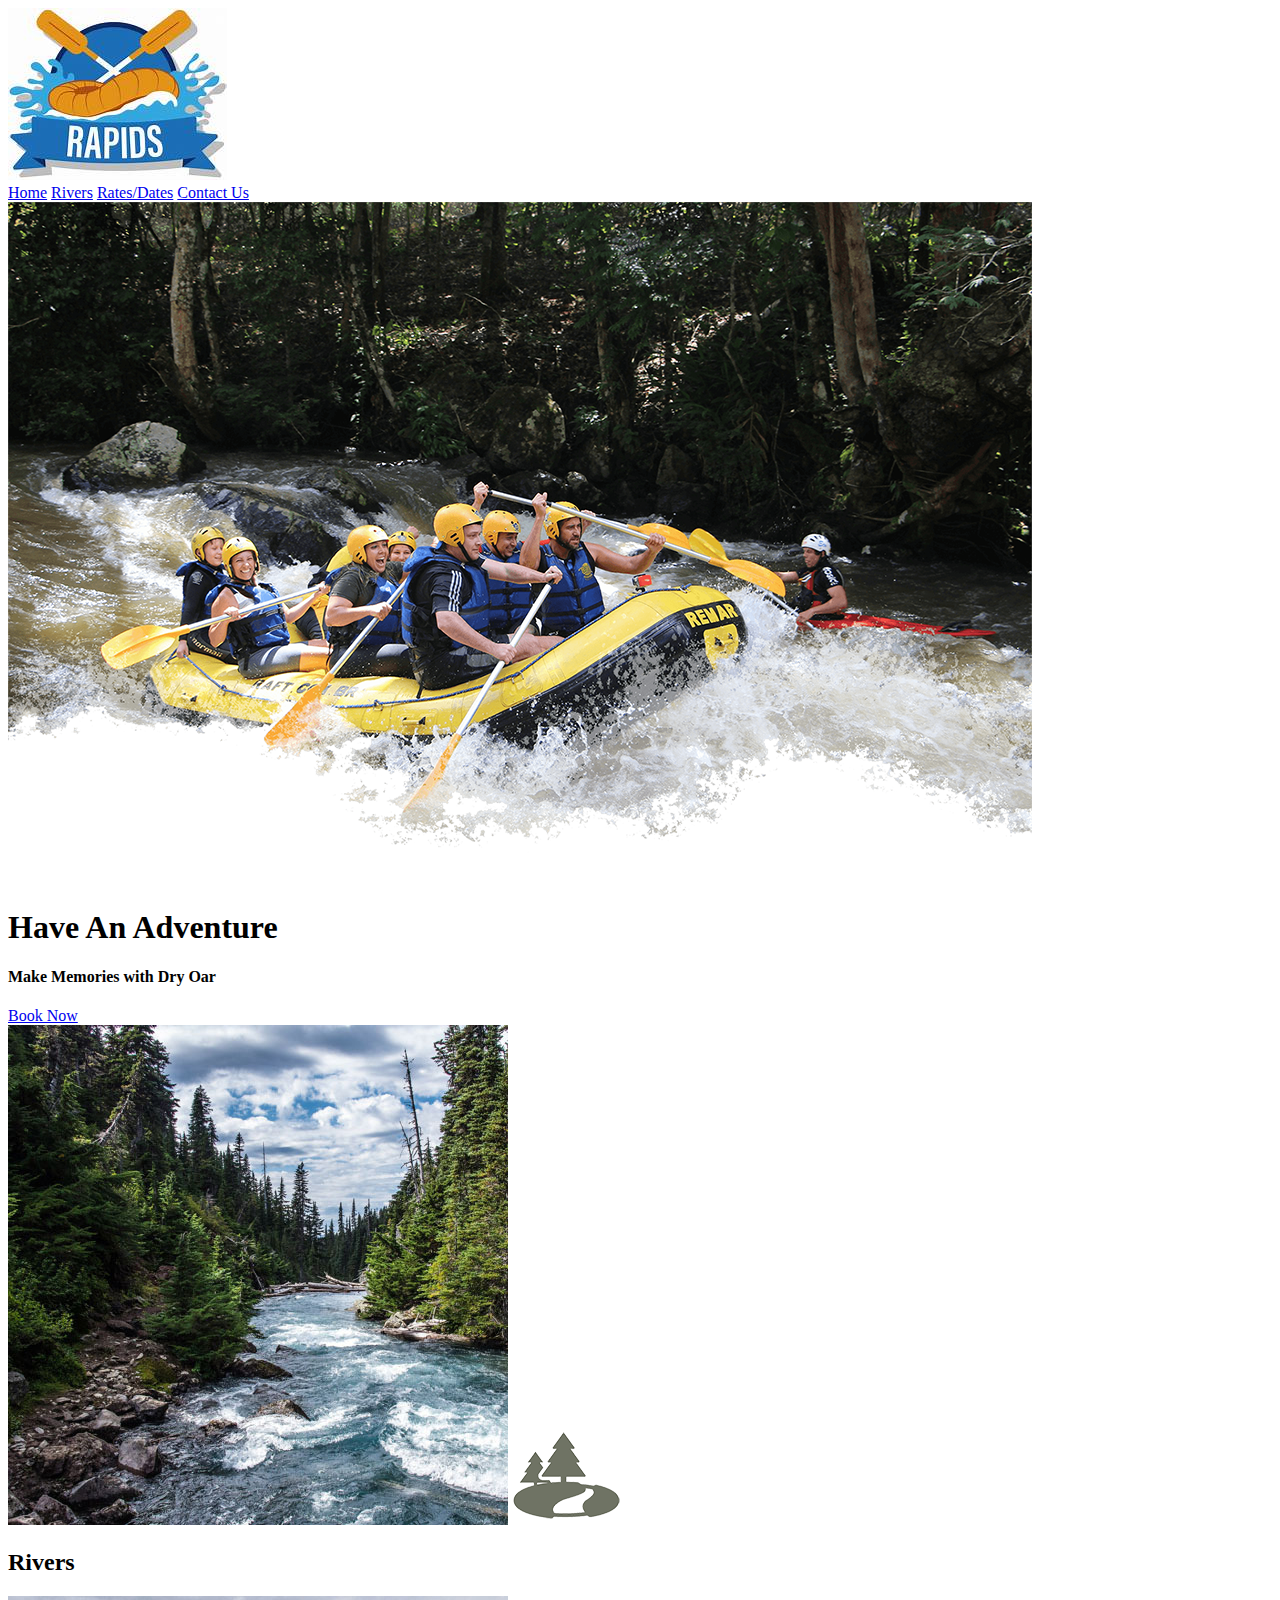
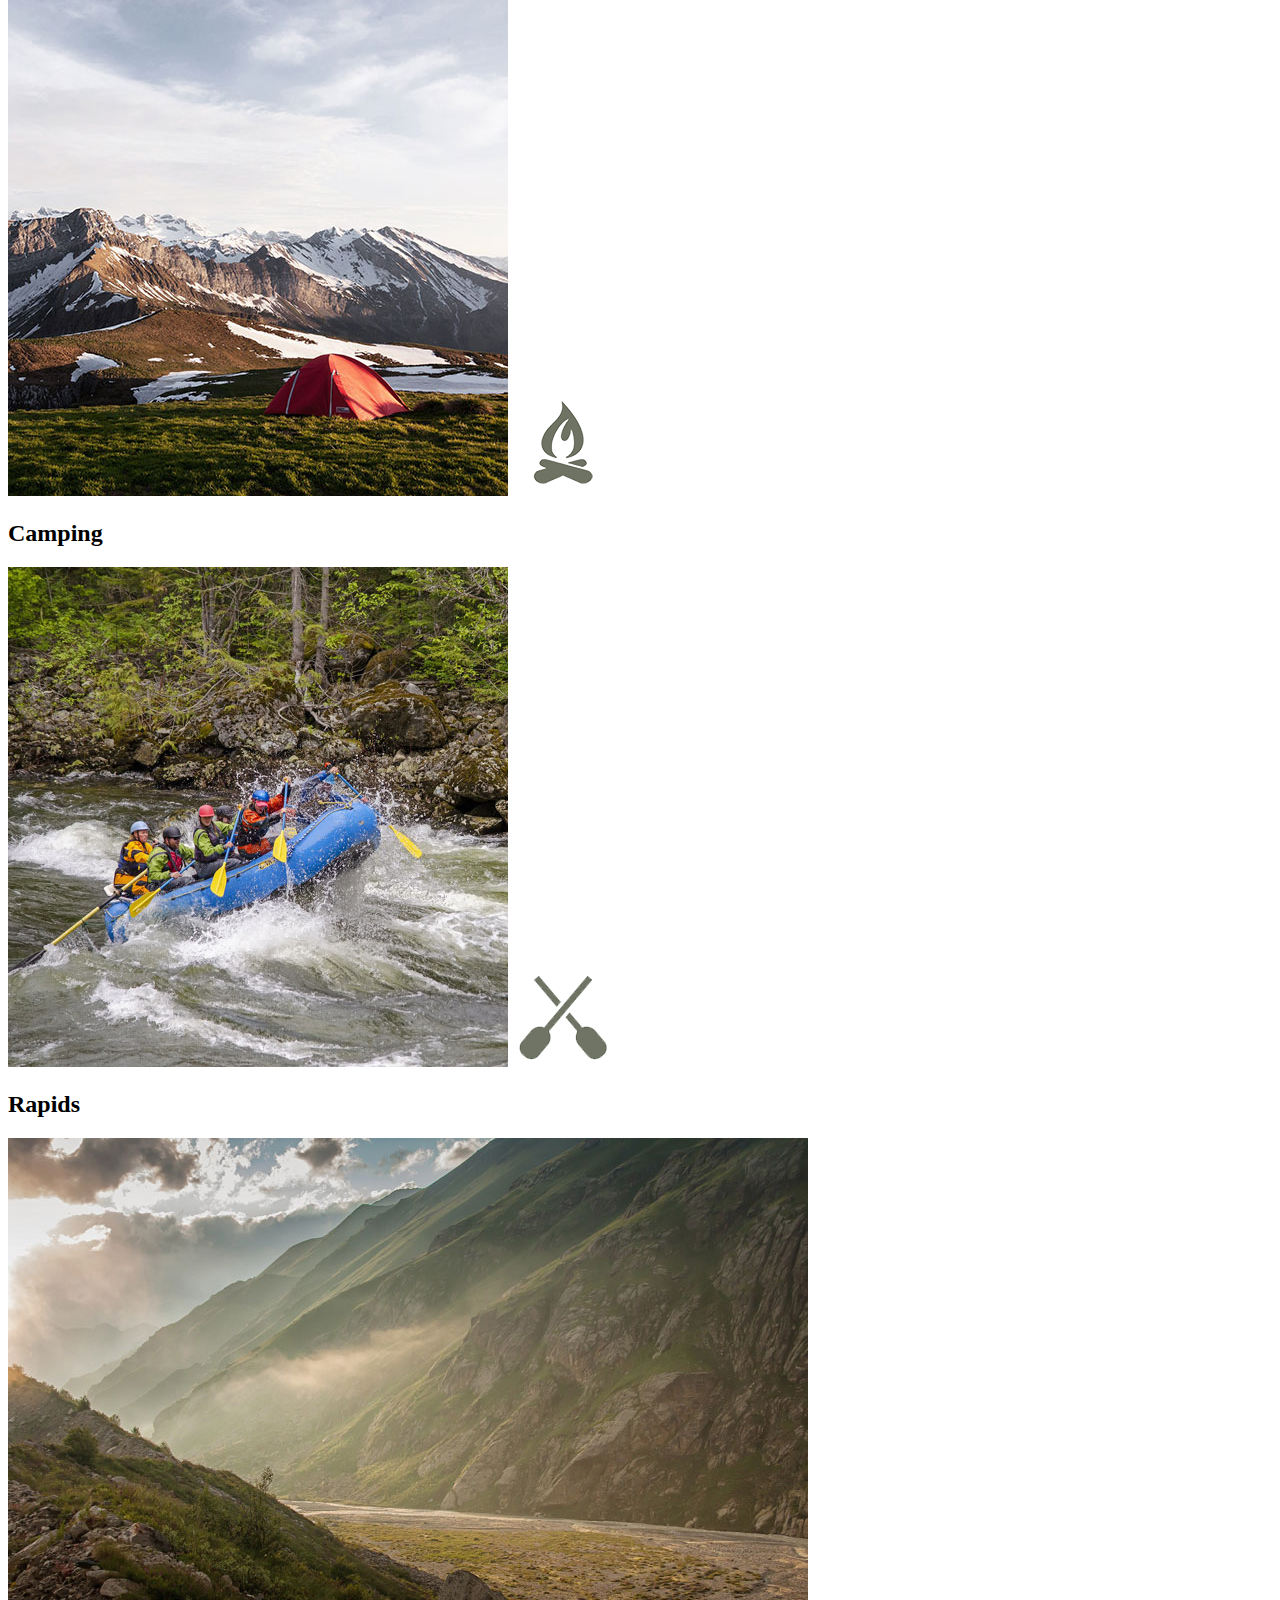
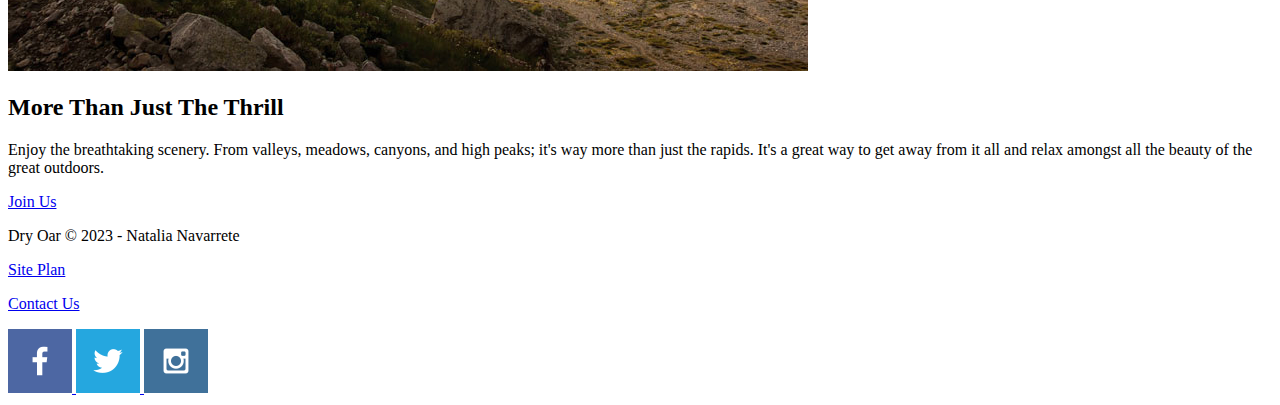
==== wwr/index.html @ ce14833e "validationtry" ====
<!DOCTYPE html>
<html lang="en">
<head>
    <meta charset="UTF-8">
    <meta http-equiv="X-UA-Compatible" content="IE=edge">
    <meta name="viewport" content="width=device-width, initial-scale=1.0">
    <title>Whitewater Rafting Vacations</title>
</head>
<body>
    <header>
        <a id="logo_link" href="index.html">
            <img class="logo" src="images/logo.jpeg" alt="Dry Oar Logo">
        </a>
        <nav>
            <a href="index.html">Home</a>
            <a href="#">Rivers</a>
            <a href="site-plan-rafting.html">Rates/Dates</a>
            <a href="contactus.html">Contact Us</a>
        </nav>
    </header>
    <div id="hero">
        <div id="hero-box">
            <img id="hero-img" src="images/hero.png" alt="People enjoying white water rafting">
        </div>
        <section id="hero-msg">
            <h1 class="home-title">Have An Adventure</h1>
            <h4>Make Memories with Dry Oar </h4>
            <div class="button-box">
                <a class="book" href="contactus.html">Book Now</a>
            </div>
        </section>
    </div>
    <main class="home-grid">
        <section class="rivers-card">
            <img class="card-img" src="images/rivers.jpg" alt="river in forest">
            <img class="icon" src="images/river_icon.png" alt="river icon">
            <h2>Rivers</h2>
        </section>
        <section class="camping-card">
            <img class="card-img" src="images/camping.jpg" alt="tent in mountains">
            <img class="icon" src="images/fire_icon.png" alt="fire icon">
            <h2>Camping</h2>
        </section>
        <section class="rapids-card">
            <img class="card-img" src="images/rapids.jpg" alt="rafting boat">
            <img class="icon" src="images/oars.png" alt="oars icon">
            <h2>Rapids</h2>
        </section>
        <img class="mountains" src="images/mountains.jpg" alt="Misty mountains">
        <section class="msg">
            <h2>More Than Just The Thrill</h2>
            <p>Enjoy the breathtaking scenery. From valleys, meadows, canyons, and high peaks; it's way more than just
                the rapids. It's a great way to get away from it all and relax amongst all the beauty of the great
                outdoors. </p>
            <a class="join" href="rivers.html">Join Us</a>
        </section>
    </main>
    <footer>
        <p>Dry Oar &copy; 2023 - Natalia Navarrete</p>
        <p><a href="site-plan-rafting.html">Site Plan</a></p>
        <p><a href="contactus.html">Contact Us</a></p>
        <div class="social">
            <a href="https://facebook.com">
                <img src="images/facebook.png" alt="fb icon">
            </a>
            <a href="https://twitter.com">
                <img src="images/twitter.png" alt="twitter icon">
            </a>
            <a href="https://instagram.com">
                <img src="images/instagram.png" alt="instagram icon">
            </a>
        </div>
    </footer>
</body>
</html>
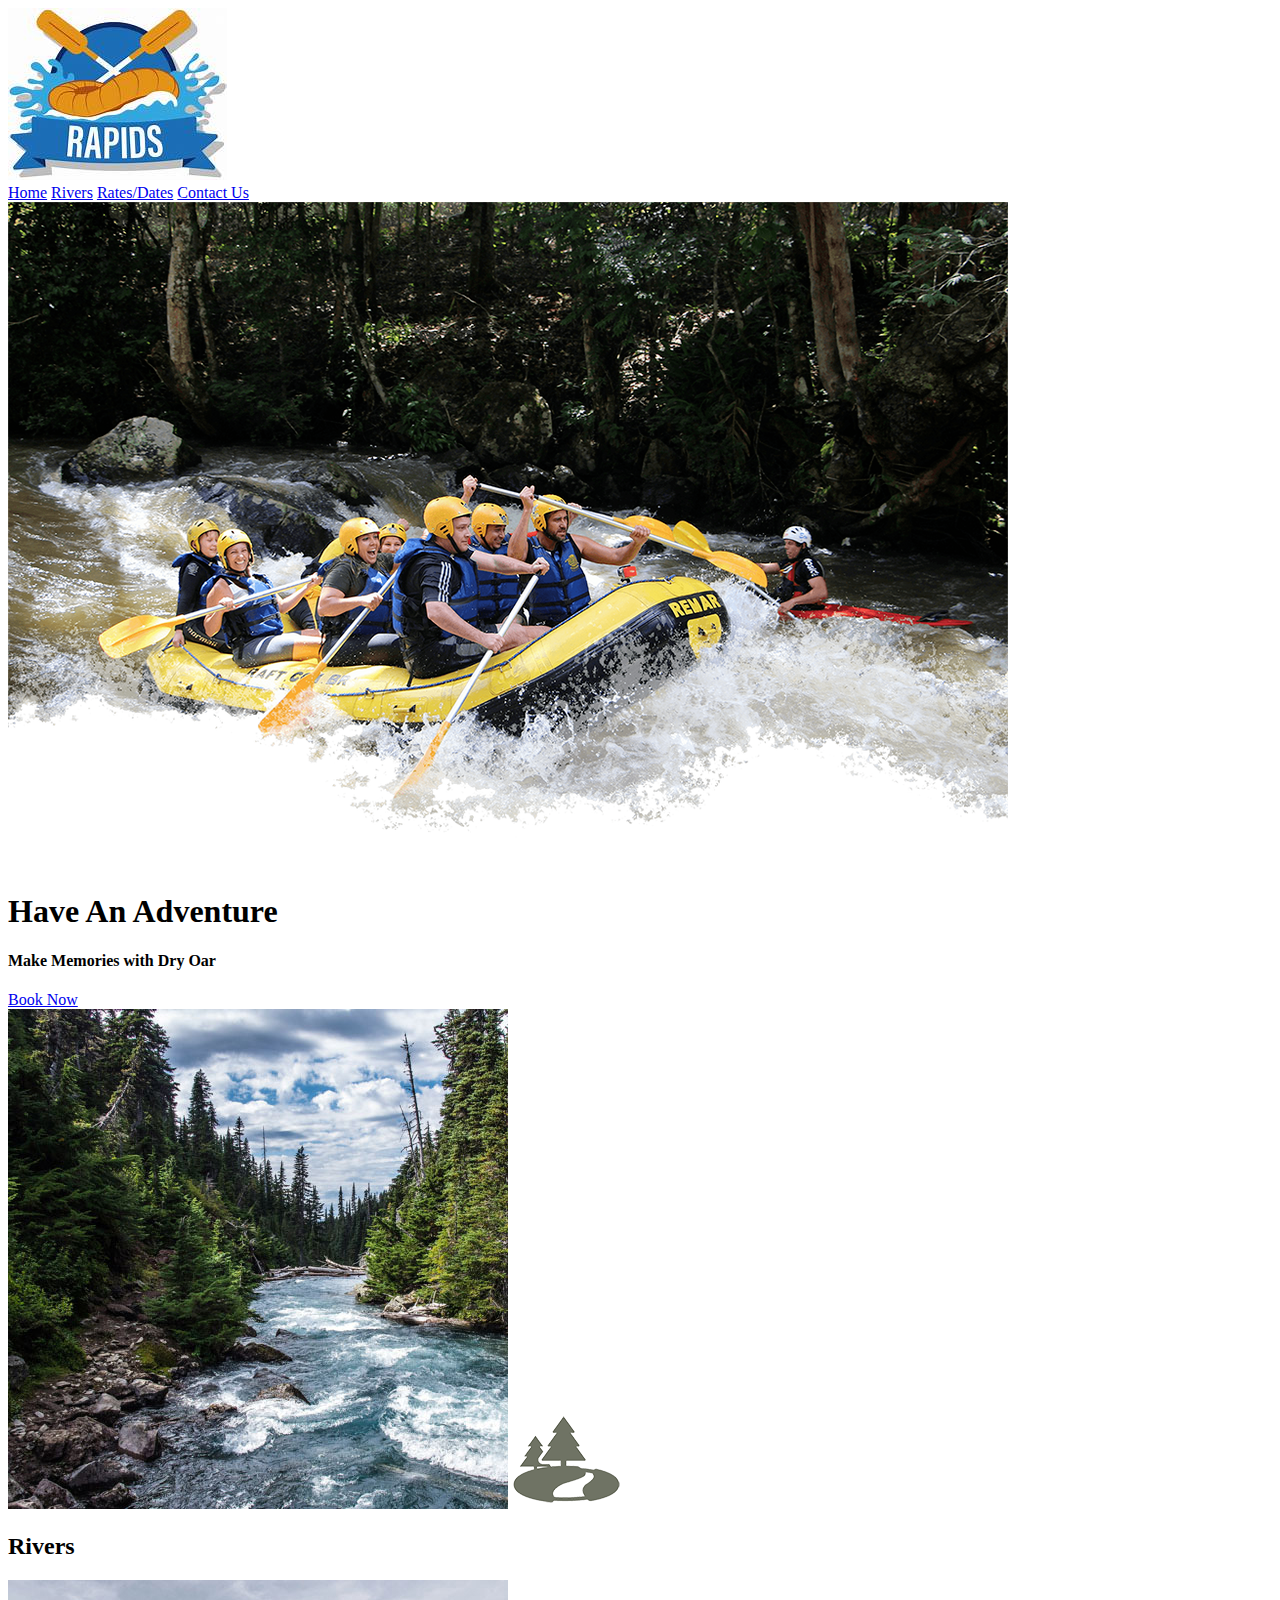
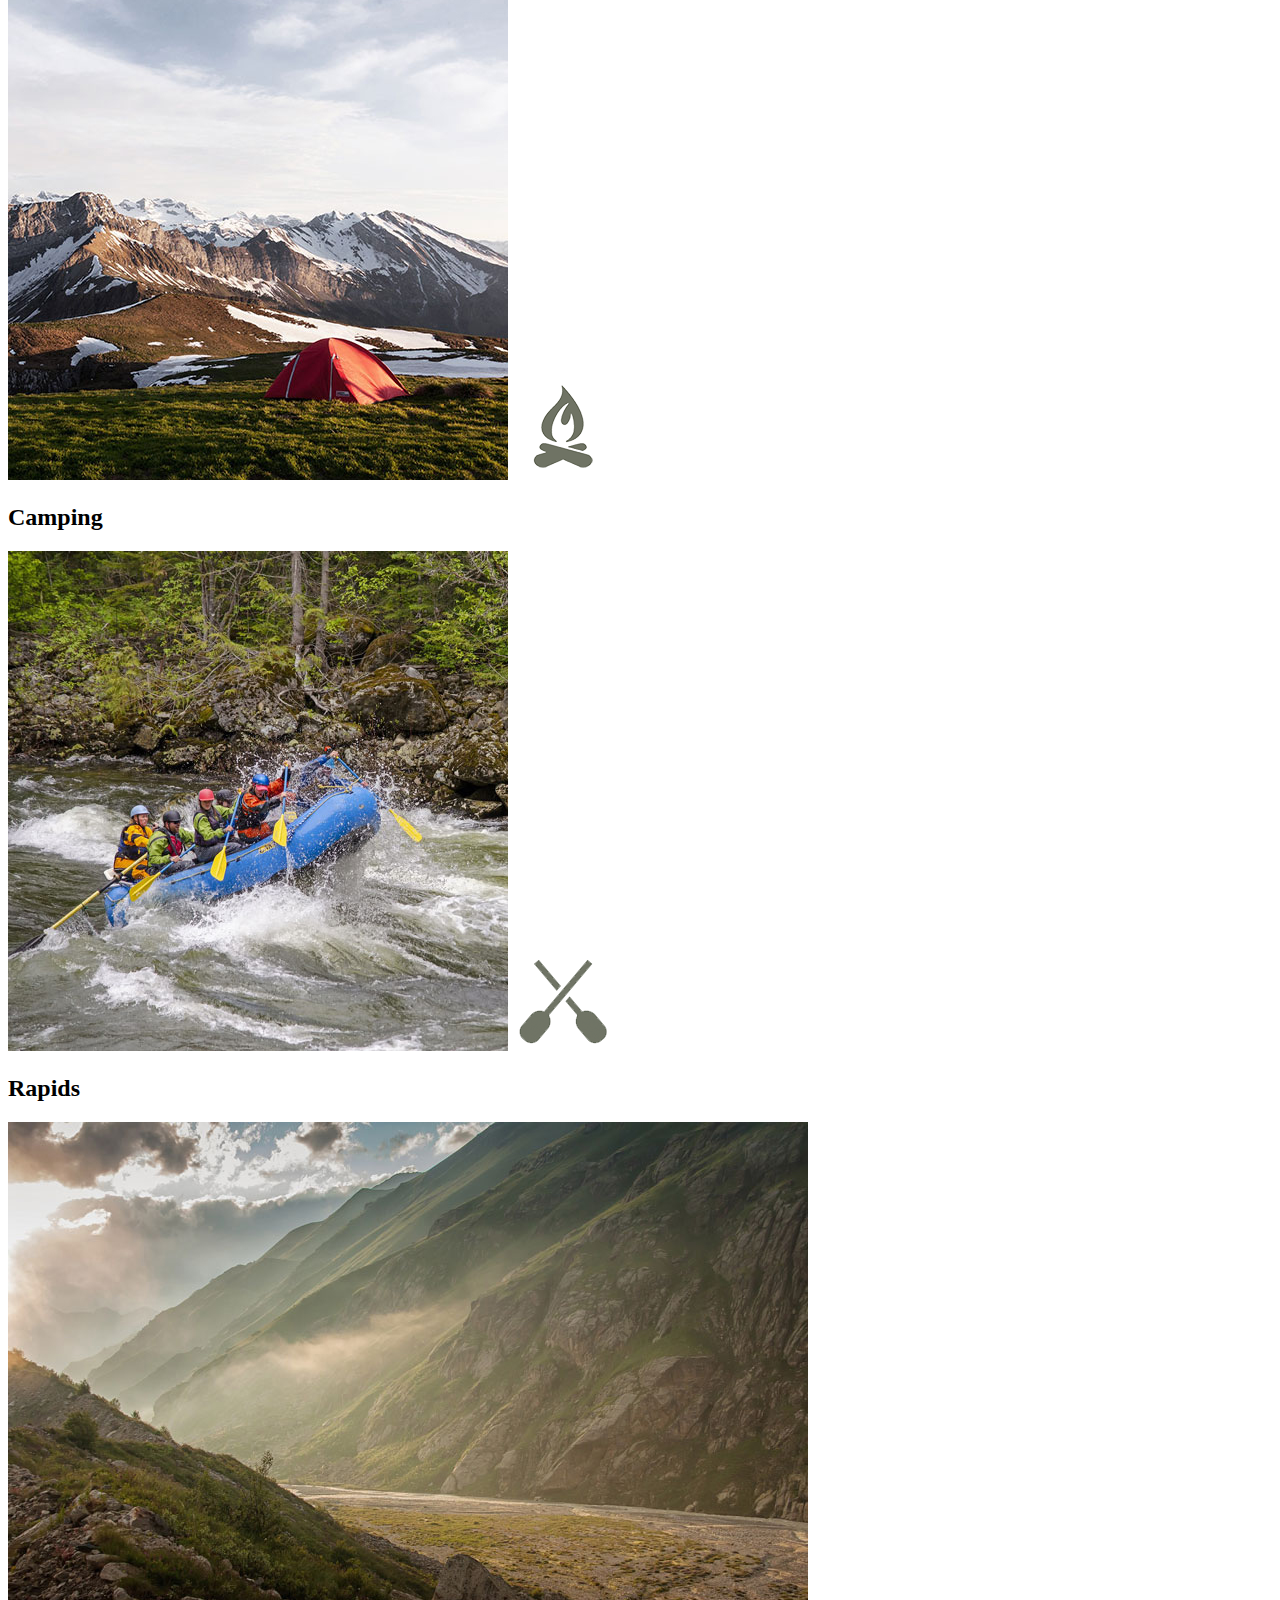
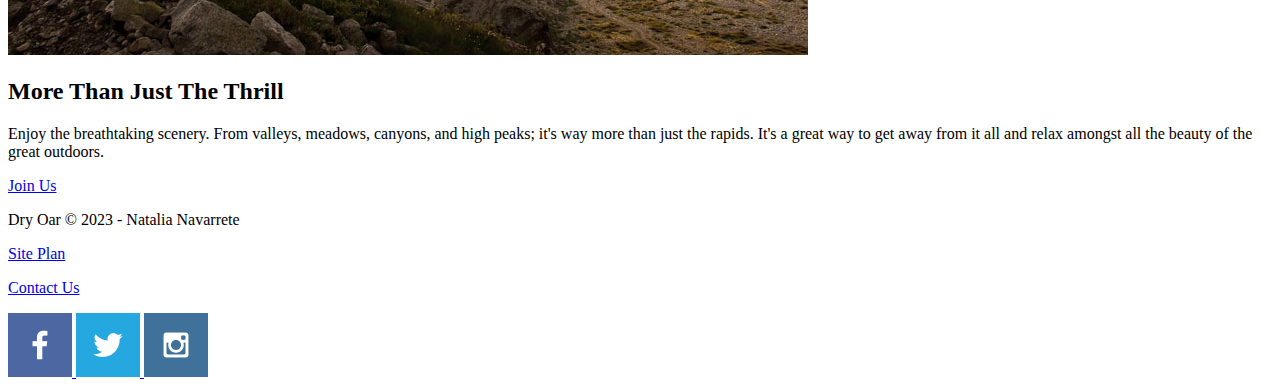
==== commit f11c188e: "imageop" ====
--- a/wwr/index.html
+++ b/wwr/index.html
@@ -20,7 +20,7 @@
     </header>
     <div id="hero">
         <div id="hero-box">
-            <img id="hero-img" src="images/hero.png" alt="People enjoying white water rafting">
+            <img id="hero-img" src="images/rsz_hero.png" alt="People enjoying white water rafting">
         </div>
         <section id="hero-msg">
             <h1 class="home-title">Have An Adventure</h1>
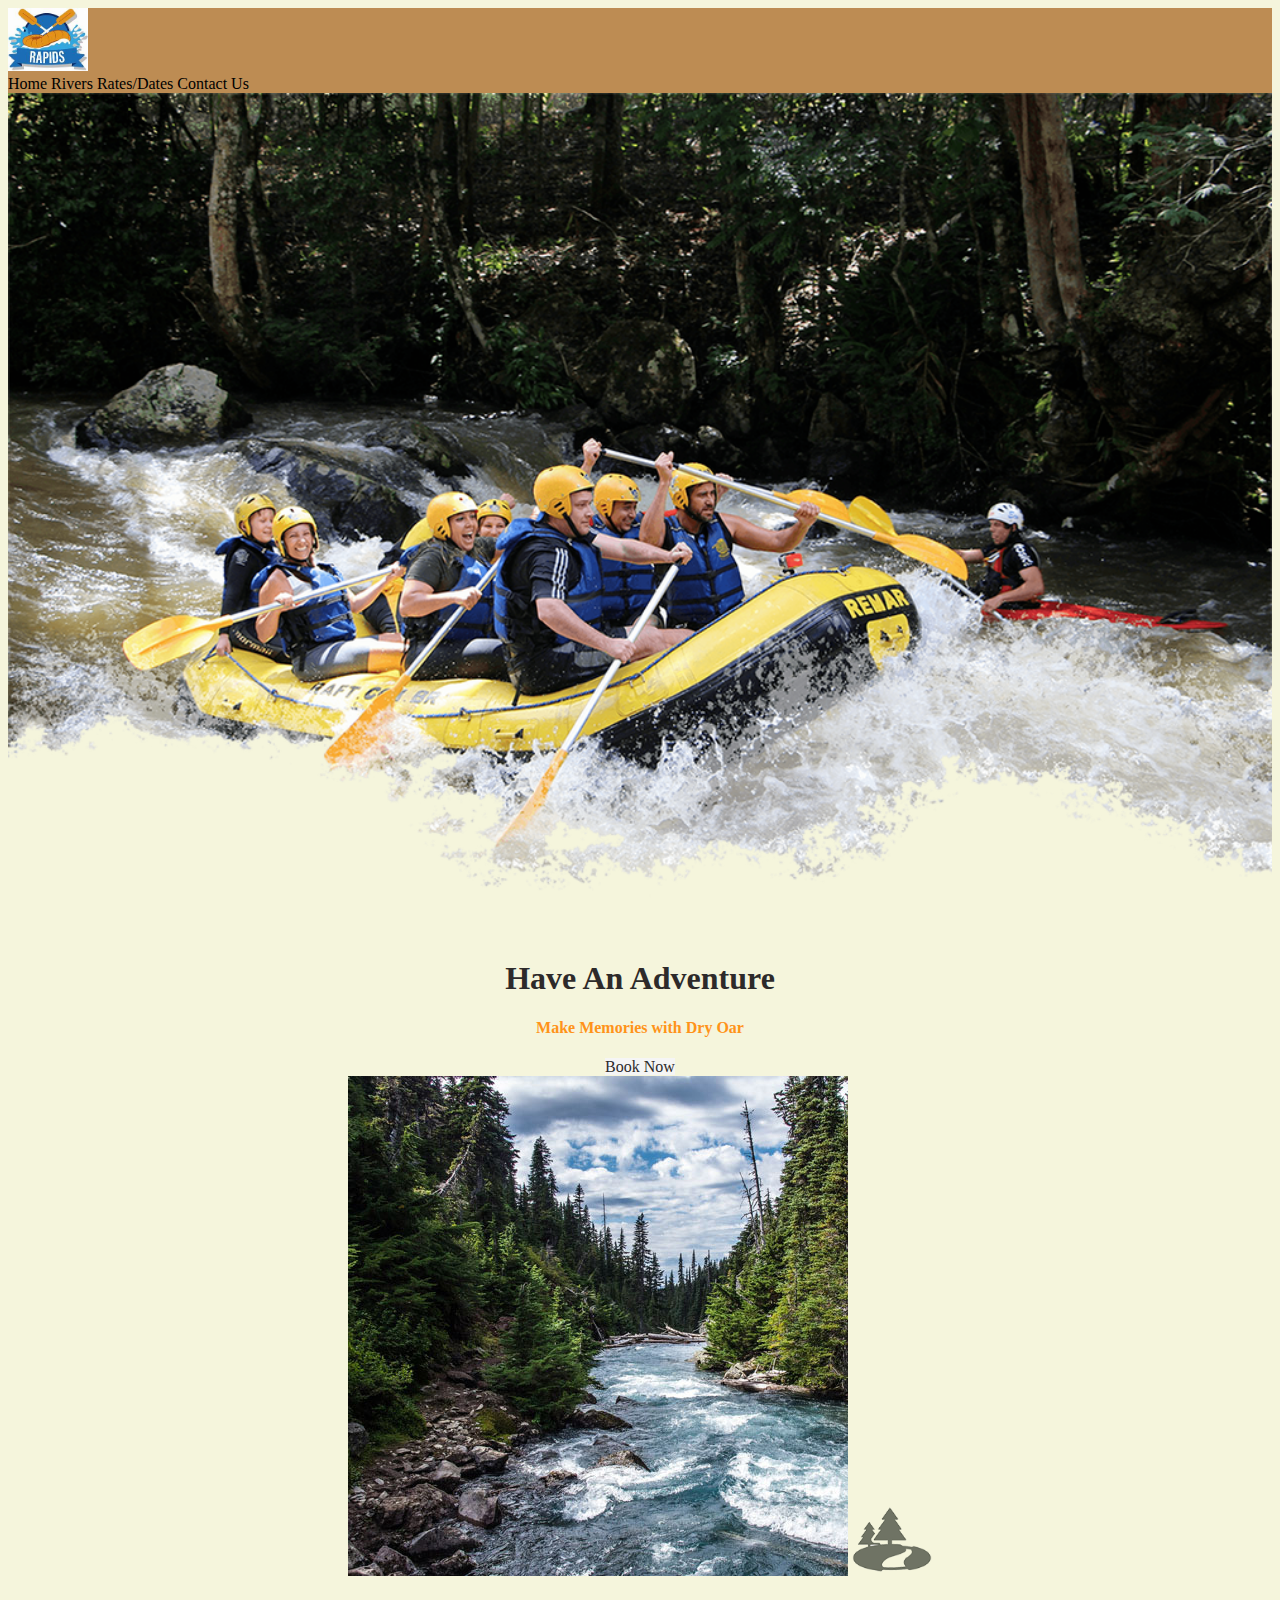
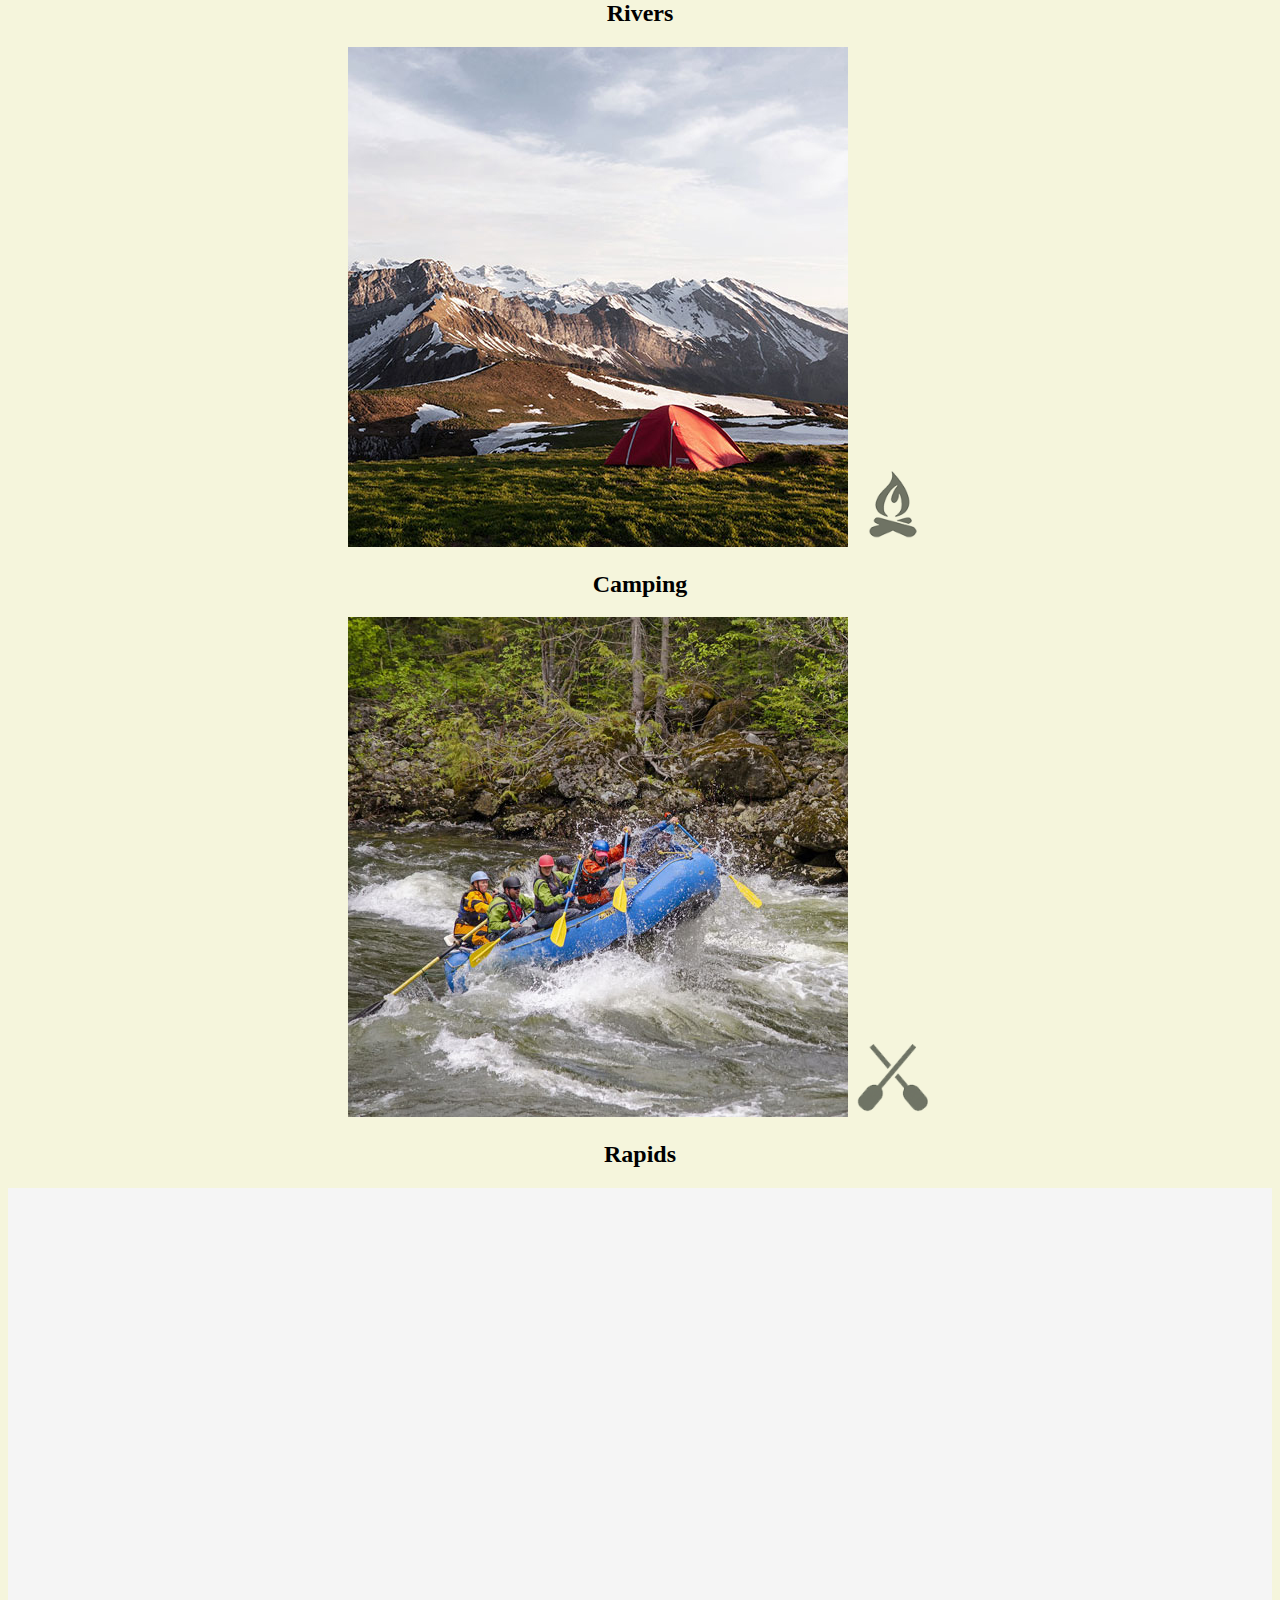
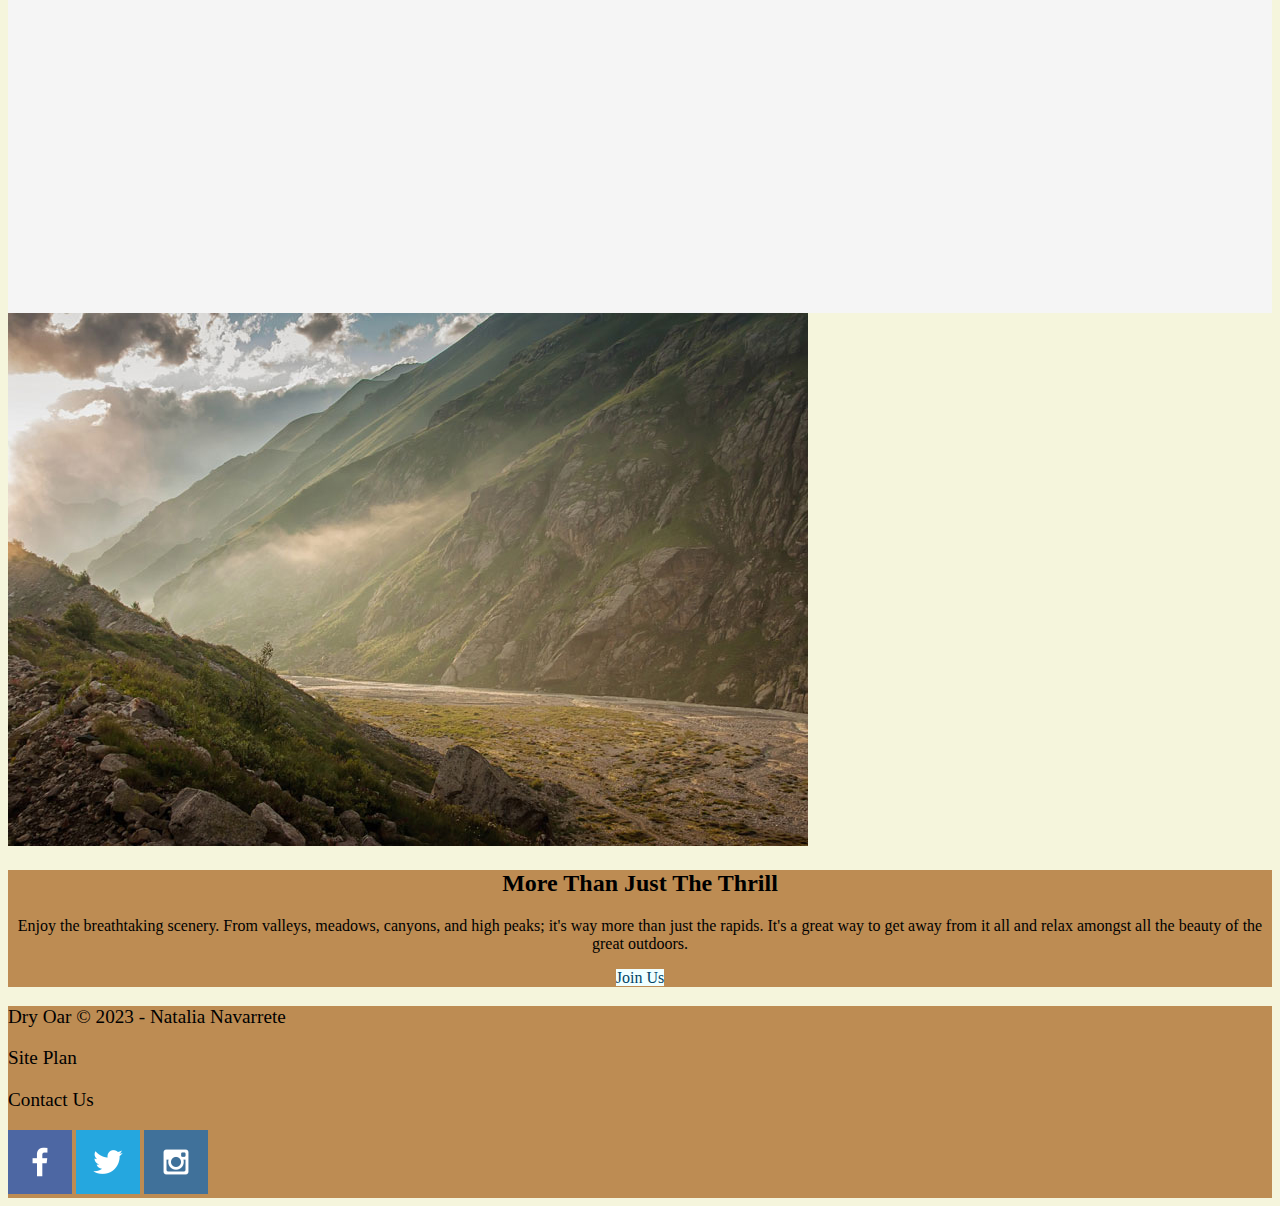
==== commit 6b1584f0: "validation2" ====
--- a/wwr/index.html
+++ b/wwr/index.html
@@ -1,75 +1,83 @@
 <!DOCTYPE html>
 <html lang="en">
+
 <head>
     <meta charset="UTF-8">
     <meta http-equiv="X-UA-Compatible" content="IE=edge">
     <meta name="viewport" content="width=device-width, initial-scale=1.0">
     <title>Whitewater Rafting Vacations</title>
+    <link href="styles/style.css" rel="stylesheet">
 </head>
+
 <body>
-    <header>
-        <a id="logo_link" href="index.html">
-            <img class="logo" src="images/logo.jpeg" alt="Dry Oar Logo">
-        </a>
-        <nav>
-            <a href="index.html">Home</a>
-            <a href="#">Rivers</a>
-            <a href="site-plan-rafting.html">Rates/Dates</a>
-            <a href="contactus.html">Contact Us</a>
-        </nav>
-    </header>
-    <div id="hero">
-        <div id="hero-box">
-            <img id="hero-img" src="images/rsz_hero.png" alt="People enjoying white water rafting">
+    <div id="content">
+        <header>
+            <a id="logo_link" href="index.html">
+                <img class="logo" src="images/logo.jpeg" alt="Dry Oar Logo">
+            </a>
+            <nav>
+                <a href="index.html">Home</a>
+                <a href="#">Rivers</a>
+                <a href="site-plan-rafting.html">Rates/Dates</a>
+                <a href="contactus.html">Contact Us</a>
+            </nav>
+        </header>
+        <div id="hero">
+            <div id="hero-box">
+                <img id="hero-img" src="images/hero.png" alt="People enjoying white water rafting">
+            </div>
+            <section id="hero-msg">
+                <h1 class="home-title">Have An Adventure</h1>
+                <h4>Make Memories with Dry Oar </h4>
+                <div class="button-box">
+                    <a class="book" href="contactus.html">Book Now</a>
+                </div>
+            </section>
         </div>
-        <section id="hero-msg">
-            <h1 class="home-title">Have An Adventure</h1>
-            <h4>Make Memories with Dry Oar </h4>
-            <div class="button-box">
-                <a class="book" href="contactus.html">Book Now</a>
+        <main class="home-grid">
+            <section class="rivers-card">
+                <img class="card-img" src="images/rivers.jpg" alt="river in forest">
+                <img class="icon" src="images/river_icon.png" alt="river icon">
+                <h2>Rivers</h2>
+            </section>
+            <section class="camping-card">
+                <img class="card-img" src="images/camping.jpg" alt="tent in mountains">
+                <img class="icon" src="images/fire_icon.png" alt="fire icon">
+                <h2>Camping</h2>
+            </section>
+            <section class="rapids-card">
+                <img class="card-img" src="images/rapids.jpg" alt="rafting boat">
+                <img class="icon" src="images/oars.png" alt="oars icon">
+                <h2>Rapids</h2>
+            </section>
+            <div id="background"></div>
+            <img class="mountains" src="images/mountains.jpg" alt="Misty mountains">
+            <section class="msg">
+                <h2>More Than Just The Thrill</h2>
+                <p>Enjoy the breathtaking scenery. From valleys, meadows, canyons, and high peaks; it's way more than
+                    just
+                    the rapids. It's a great way to get away from it all and relax amongst all the beauty of the great
+                    outdoors. </p>
+                <a class="join" href="rivers.html">Join Us</a>
+            </section>
+        </main>
+        <footer>
+            <p>Dry Oar &copy; 2023 - Natalia Navarrete</p>
+            <p><a href="site-plan-rafting.html">Site Plan</a></p>
+            <p><a href="contactus.html">Contact Us</a></p>
+            <div class="social">
+                <a href="https://facebook.com" target="_blank">
+                    <img src="images/facebook.png" alt="fb icon">
+                </a>
+                <a href="https://twitter.com" target="_blank">
+                    <img src="images/twitter.png" alt="twitter icon">
+                </a>
+                <a href="https://instagram.com" target="_blank">
+                    <img src="images/instagram.png" alt="instagram icon">
+                </a>
             </div>
-        </section>
+        </footer>
     </div>
-    <main class="home-grid">
-        <section class="rivers-card">
-            <img class="card-img" src="images/rivers.jpg" alt="river in forest">
-            <img class="icon" src="images/river_icon.png" alt="river icon">
-            <h2>Rivers</h2>
-        </section>
-        <section class="camping-card">
-            <img class="card-img" src="images/camping.jpg" alt="tent in mountains">
-            <img class="icon" src="images/fire_icon.png" alt="fire icon">
-            <h2>Camping</h2>
-        </section>
-        <section class="rapids-card">
-            <img class="card-img" src="images/rapids.jpg" alt="rafting boat">
-            <img class="icon" src="images/oars.png" alt="oars icon">
-            <h2>Rapids</h2>
-        </section>
-        <img class="mountains" src="images/mountains.jpg" alt="Misty mountains">
-        <section class="msg">
-            <h2>More Than Just The Thrill</h2>
-            <p>Enjoy the breathtaking scenery. From valleys, meadows, canyons, and high peaks; it's way more than just
-                the rapids. It's a great way to get away from it all and relax amongst all the beauty of the great
-                outdoors. </p>
-            <a class="join" href="rivers.html">Join Us</a>
-        </section>
-    </main>
-    <footer>
-        <p>Dry Oar &copy; 2023 - Natalia Navarrete</p>
-        <p><a href="site-plan-rafting.html">Site Plan</a></p>
-        <p><a href="contactus.html">Contact Us</a></p>
-        <div class="social">
-            <a href="https://facebook.com">
-                <img src="images/facebook.png" alt="fb icon">
-            </a>
-            <a href="https://twitter.com">
-                <img src="images/twitter.png" alt="twitter icon">
-            </a>
-            <a href="https://instagram.com">
-                <img src="images/instagram.png" alt="instagram icon">
-            </a>
-        </div>
-    </footer>
 </body>
+
 </html>--- a/wwr/styles/style.css
+++ b/wwr/styles/style.css
@@ -0,0 +1,94 @@
+body{
+    background-color: beige;
+}
+#content{
+    max-width: 1600px;
+    margin: 0 auto;
+}
+h4{
+    color: #FF9319;
+}
+header{
+    background-color: #bd8c53;
+}
+.logo{
+    width:80px;
+}
+nav a{
+    text-align: center;
+    color:black;
+    text-decoration: none;
+}
+nav a:hover{
+    background-color: rgb(45, 42, 42);;
+    color: whitesmoke;
+}
+#hero-img{
+    width: 100%;
+}
+#hero-msg h1{
+    text-align: center;
+}
+#hero-msg h4{
+    text-align: center;
+}
+.home-title{
+    color: rgb(45, 42, 42);
+}
+.button-box{
+    text-align: center;
+}
+.book{
+    background-color: whitesmoke;
+    color: rgb(45, 42, 42);
+    text-decoration: none;
+}
+.book:hover{
+    background-color:rgb(45, 42, 42);
+    color: whitesmoke;
+}
+main section{
+    text-align: center;
+}
+.icon{
+    width: 80px;
+}
+#background {
+    background-color: whitesmoke;
+    height: 725px;
+}
+.msg{
+    background-color: #bd8c53;
+}
+.msg h2{
+    color: black;
+}
+.msg p{
+    color: black;
+}
+.join{
+    background-color: azure;
+    color: #004466;
+    text-decoration: none;
+}
+.join:hover{
+    background-color: rgb(45, 42, 42);
+    color: whitesmoke;
+}
+footer{
+    background-color: #bd8c53;
+    color: black;
+}
+footer p{
+    font-size: 1.2em;
+}
+footer a{
+    color: black;
+    text-decoration: none;
+}
+footer a:hover{
+    color: whitesmoke;
+}
+footer p a:hover{
+    text-decoration: underline;
+}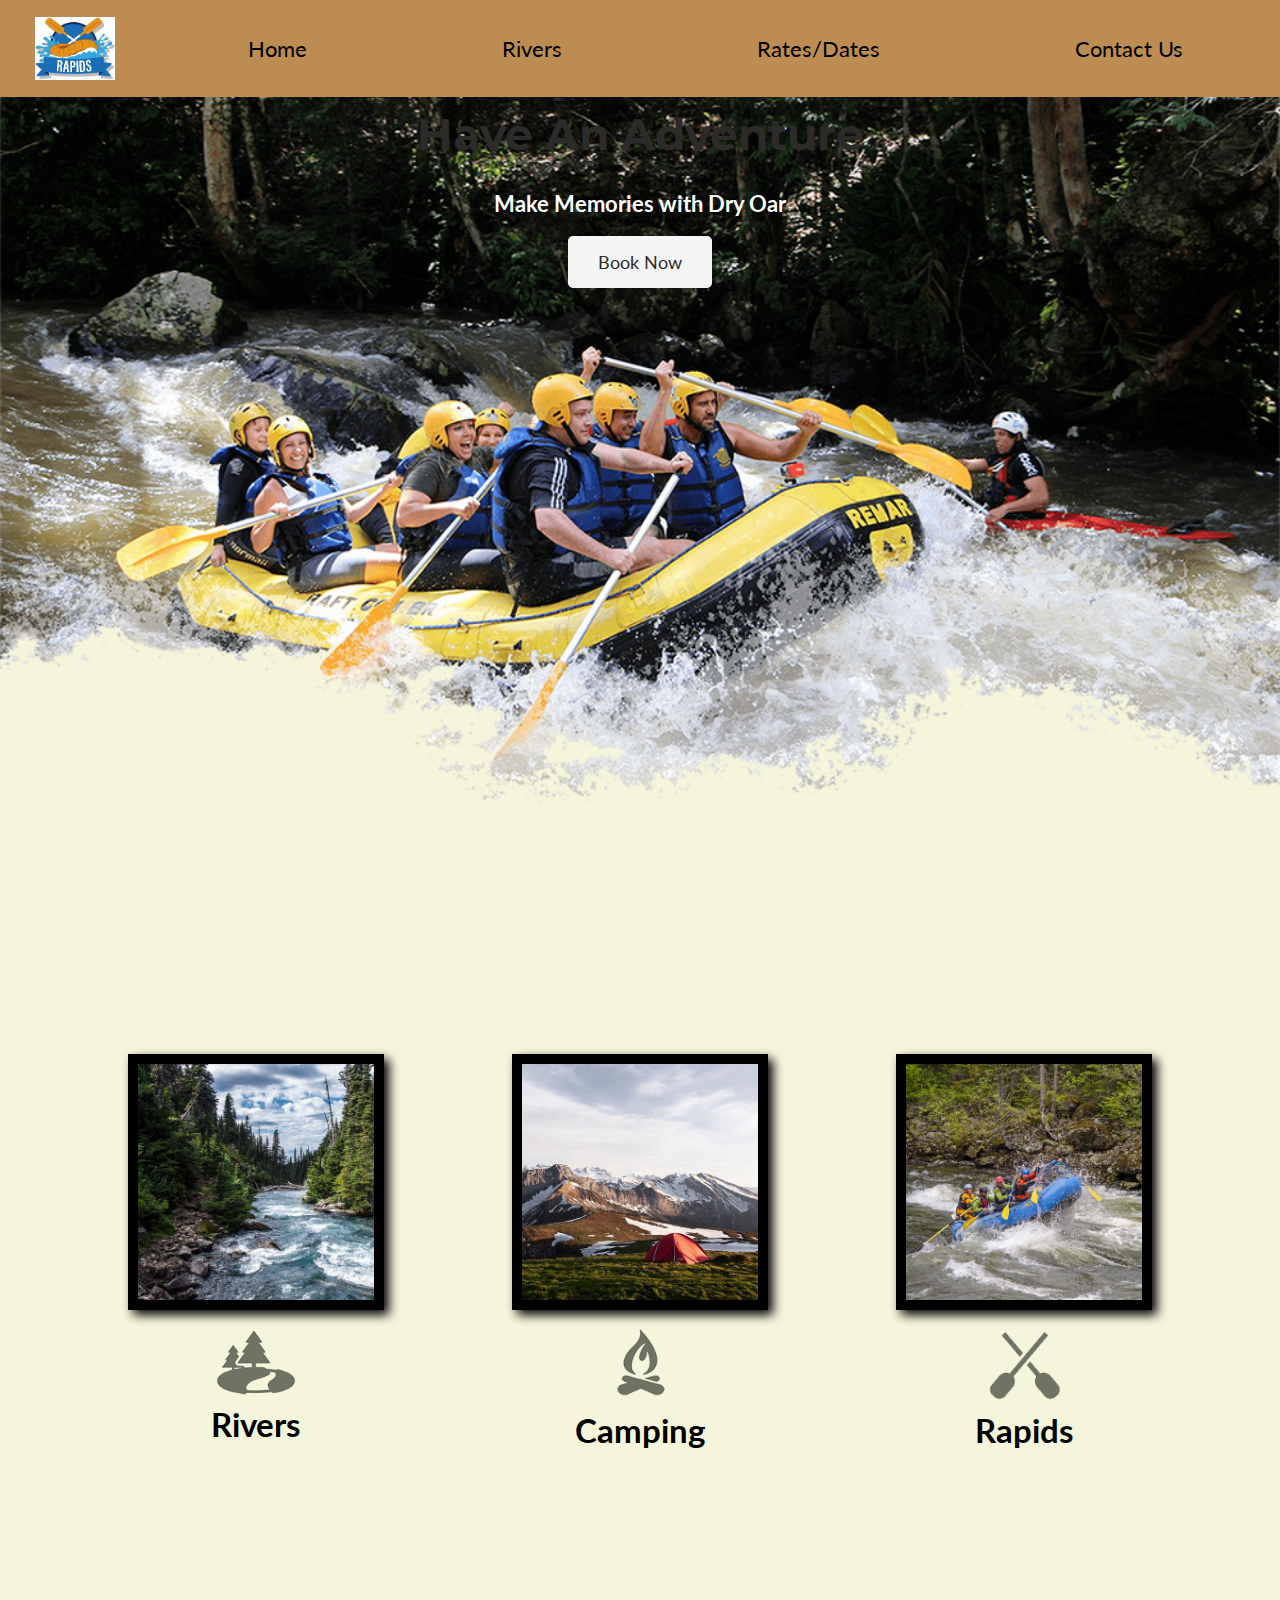
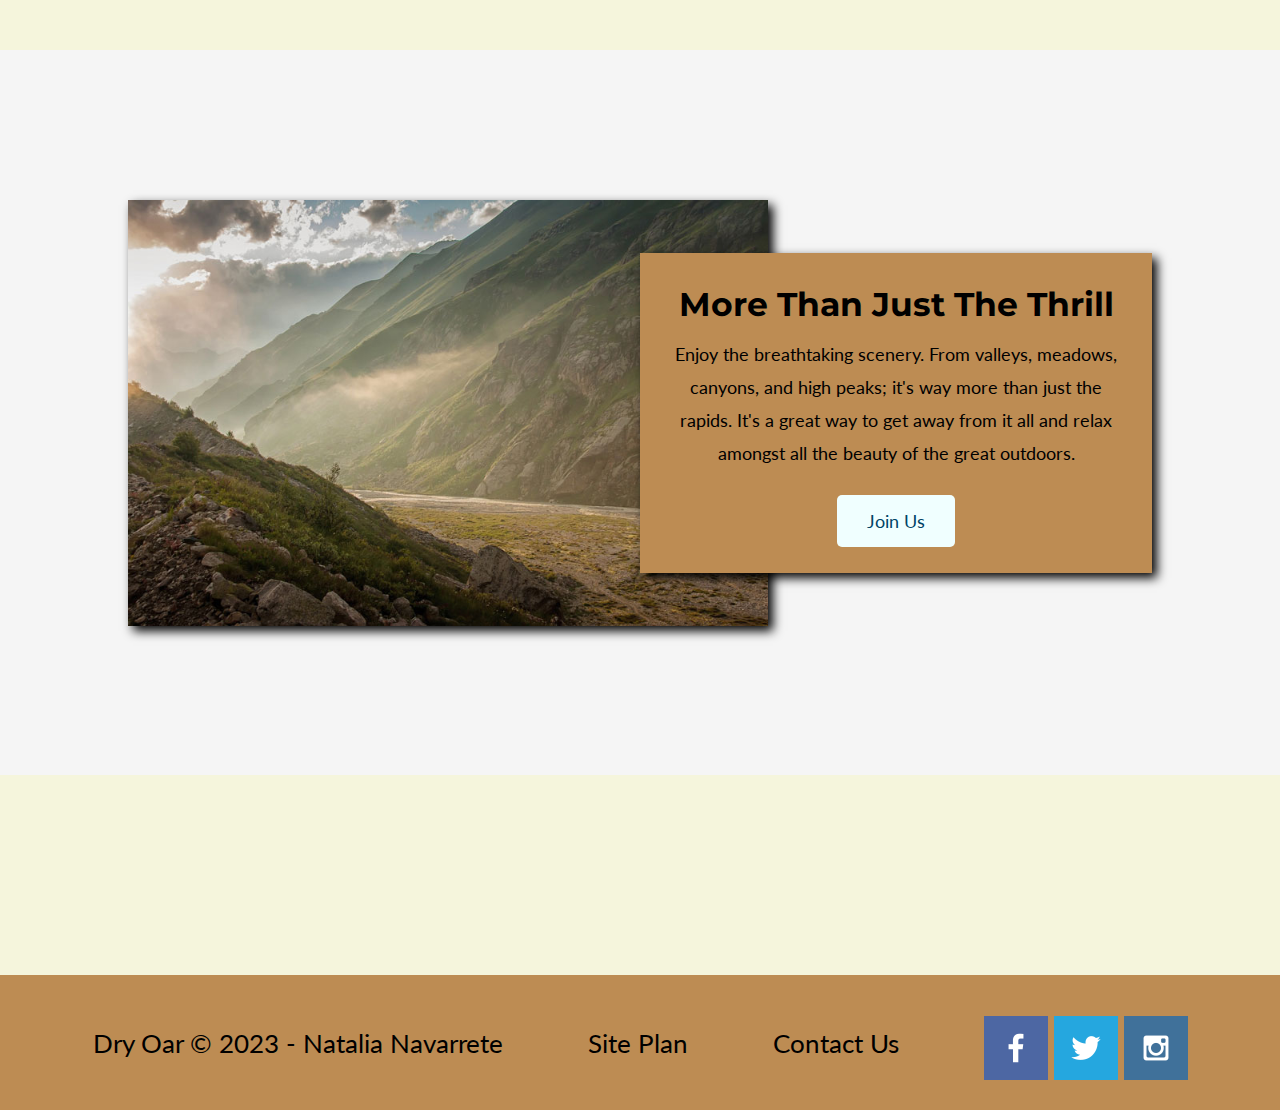
==== commit 86e682d0: "val" ====
--- a/wwr/index.html
+++ b/wwr/index.html
@@ -55,8 +55,7 @@
             <section class="msg">
                 <h2>More Than Just The Thrill</h2>
                 <p>Enjoy the breathtaking scenery. From valleys, meadows, canyons, and high peaks; it's way more than
-                    just
-                    the rapids. It's a great way to get away from it all and relax amongst all the beauty of the great
+                    just the rapids. It's a great way to get away from it all and relax amongst all the beauty of the great
                     outdoors. </p>
                 <a class="join" href="rivers.html">Join Us</a>
             </section>
--- a/wwr/styles/style.css
+++ b/wwr/styles/style.css
@@ -1,39 +1,85 @@
+@import url('https://fonts.googleapis.com/css2?family=Lato:wght@300&family=Montserrat:wght@600&display=swap');
 body{
     background-color: beige;
+    font-family: Lato, sans-serif, Verdana;
+    font-size: 22px;
+    margin: 0;
+    padding: 0;
+}
+headline{
+    font-family: Montserrat, sans-serif, Verdana, Georgia;
 }
 #content{
     max-width: 1600px;
     margin: 0 auto;
 }
+h2{
+    margin: 0;
+}
 h4{
     color: #FF9319;
 }
 header{
     background-color: #bd8c53;
+    display: grid; /*  NORI */
+    grid-template-columns: 150px auto; /*  NORI */
+}
+#logo_link{
+    padding-top: 5px;
+    justify-self: center; /*  NORI */
+    align-self: center; /*  NORI */
 }
 .logo{
     width:80px;
 }
+nav{
+    display:flex; /*  NORI */
+    justify-content: space-around; /*  NORI */
+}
 nav a{
     text-align: center;
     color:black;
     text-decoration: none;
+    padding: 35px;
 }
 nav a:hover{
     background-color: rgb(45, 42, 42);;
     color: whitesmoke;
 }
+.home-grid{
+    display: grid;
+    grid-template-columns: repeat(10, 1fr);
+}
+#hero{
+    display: grid;
+    grid-template-columns: 1fr 3fr 1fr; /*  NORI */
+    margin-top: -100px;
+}
 #hero-img{
     width: 100%;
 }
+#hero-msg{
+    grid-column: 2/3;
+    grid-row: 1/2;
+    margin-top: 100px;
+}
 #hero-msg h1{
     text-align: center;
 }
 #hero-msg h4{
     text-align: center;
+    color:white;
+}
+#hero-box{
+    grid-column: 1/4;
+    grid-row: 1/3;
+    z-index: -1;
 }
 .home-title{
     color: rgb(45, 42, 42);
+    font-family: Montserrat;
+    font-size: 2em;
+    margin-top: 10px;
 }
 .button-box{
     text-align: center;
@@ -42,34 +88,87 @@
     background-color: whitesmoke;
     color: rgb(45, 42, 42);
     text-decoration: none;
+    font-size: 18px;
+    padding: 15px 30px;
+    margin-top: 50px;
+    border-radius: 5px;
 }
 .book:hover{
     background-color:rgb(45, 42, 42);
     color: whitesmoke;
-}
+} 
 main section{
     text-align: center;
+}
+.rivers-card{
+    margin: 200px 0;
+    grid-column: 2/4;
+    grid-row: 2/3;
+}
+.camping-card{
+    margin: 200px 0;
+    grid-column: 5/7;
+    grid-row: 2/3;
+}
+.card-img{
+    border: 10px solid black;
+    width: 100%;
+    transition: transform .5s;
+    box-shadow: 5px 5px 10px black;
+}
+.card-img:hover{
+    opacity: .6;
+    transform: scale(1.1);
+}
+.rapids-card{
+    margin: 200px 0;
+    grid-column: 8/10;
+    grid-row: 2/3;
 }
 .icon{
     width: 80px;
+    padding-top: 10px;
+}
+main section img{
+    box-sizing: border-box;
 }
 #background {
     background-color: whitesmoke;
     height: 725px;
+    grid-column: 1/11;
+    grid-row: 4/9;
+}
+.mountains{
+    width: 100%;
+    grid-column: 2/7;
+    grid-row: 5/8;
+    box-shadow: 5px 5px 10px black;
 }
 .msg{
     background-color: #bd8c53;
+    line-height: 1.5em;
+    padding: 35px;
+    grid-column: 6/10;
+    grid-row: 6/7;
+    box-shadow: 5px 5px 10px black;
 }
 .msg h2{
     color: black;
+    font-family: Montserrat;
 }
 .msg p{
     color: black;
+    font-size: .8em;
+    padding-bottom: 15px;
 }
 .join{
     background-color: azure;
     color: #004466;
     text-decoration: none;
+    font-size: 18px;
+    padding: 15px 30px;
+    margin-top: 50px;
+    border-radius: 5px;
 }
 .join:hover{
     background-color: rgb(45, 42, 42);
@@ -78,6 +177,11 @@
 footer{
     background-color: #bd8c53;
     color: black;
+    padding: 25px 50px;
+    margin-top: 200px;
+    display: flex;
+    justify-content: space-around;
+    align-items: center;
 }
 footer p{
     font-size: 1.2em;
@@ -91,4 +195,49 @@
 }
 footer p a:hover{
     text-decoration: underline;
+}
+footer .social img{
+    padding-top: 15px;
+}
+
+@media screen and (max-width: 900px) {
+    #hero, .home-grid {
+        display: block;
+        height: auto;
+    }
+    nav, footer {
+        flex-direction: column;
+    }
+    nav a {
+        display: block;
+        padding: 15px;
+    }
+    #hero {
+        margin-top: 0;
+    }
+    #hero-msg {
+        margin-top: 0;
+    }
+    #hero-msg h4 {
+        display: none;
+    }
+    .home-title {
+        font-size: 25px;
+        color: #6f7364;
+    }
+    .rivers-card, .camping-card, .rapids-card { 
+        margin: 50px auto;
+        width: 60%;
+    }
+    #background {
+        display: none;
+    }
+    .mountains, .msg {
+        width: 80%;
+        display: block;
+        margin: 0 auto;
+    }
+    footer {
+        margin-top: 25px;
+    }
 }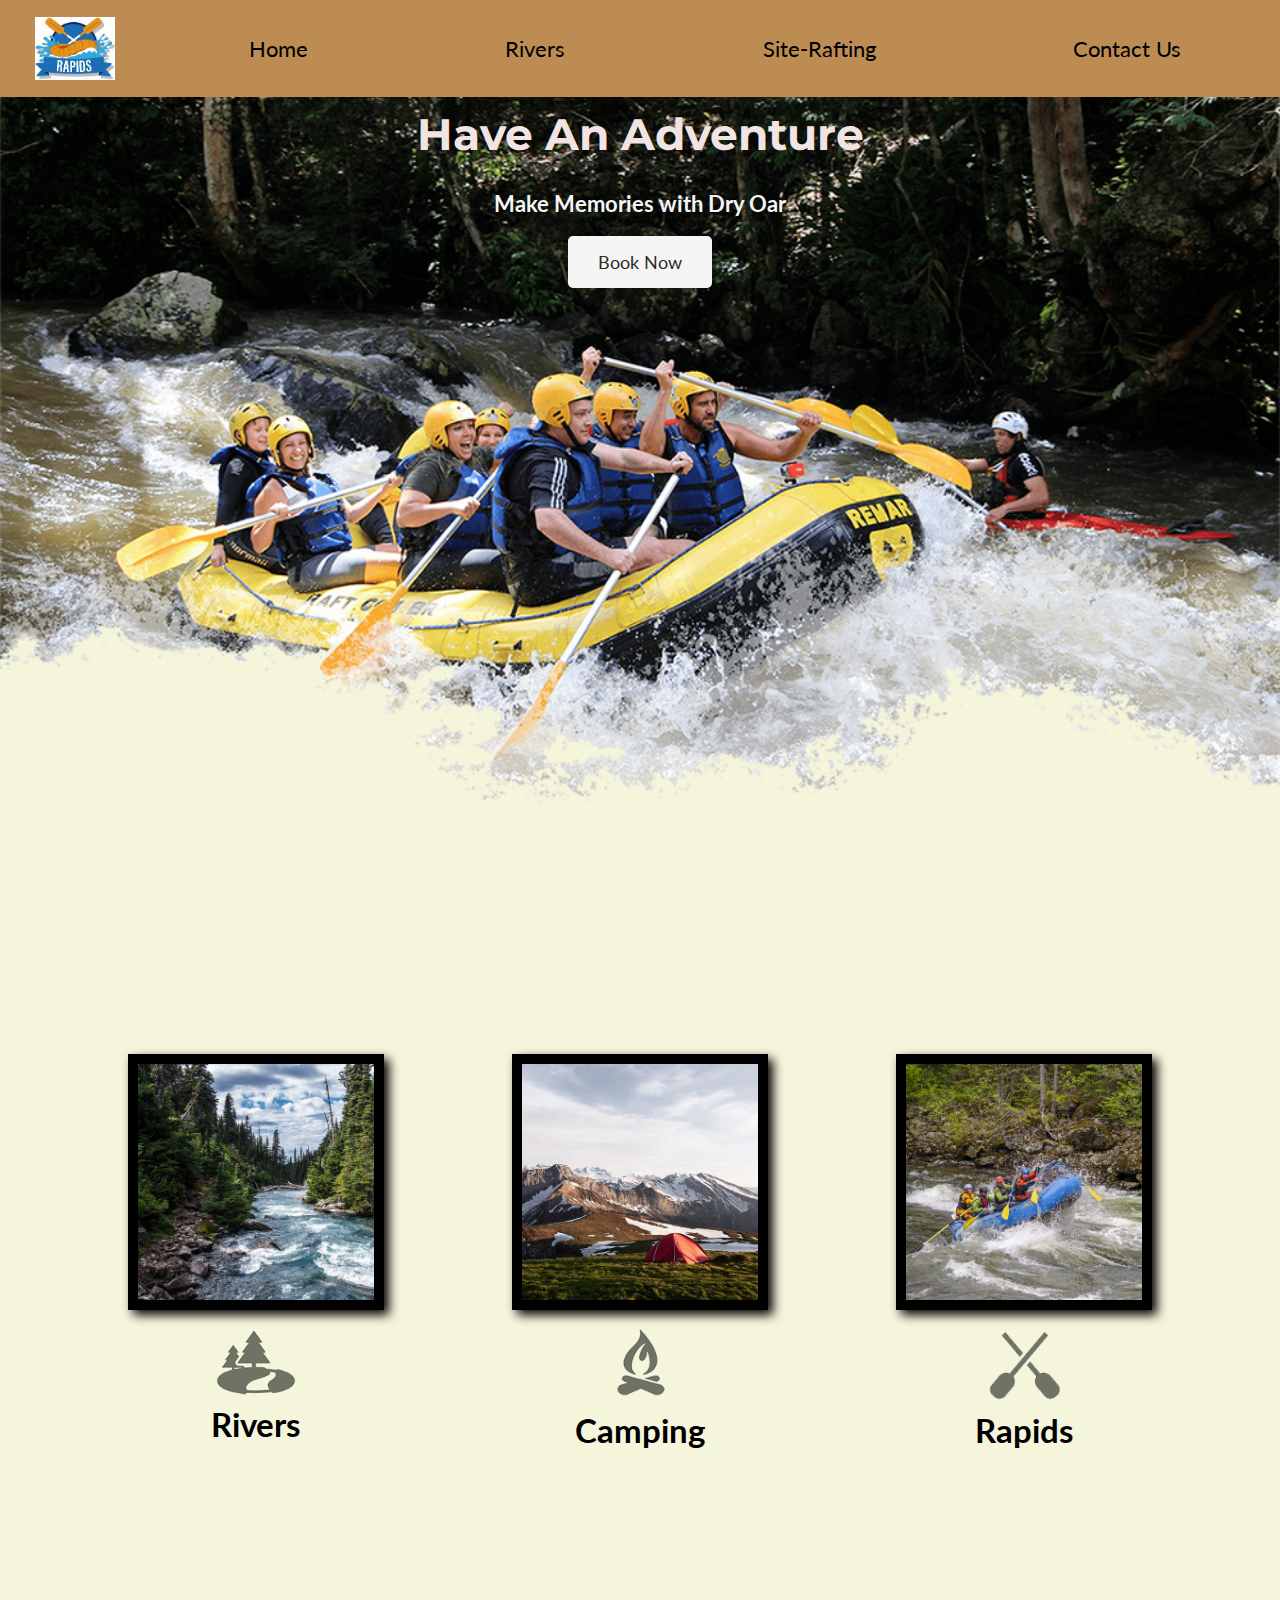
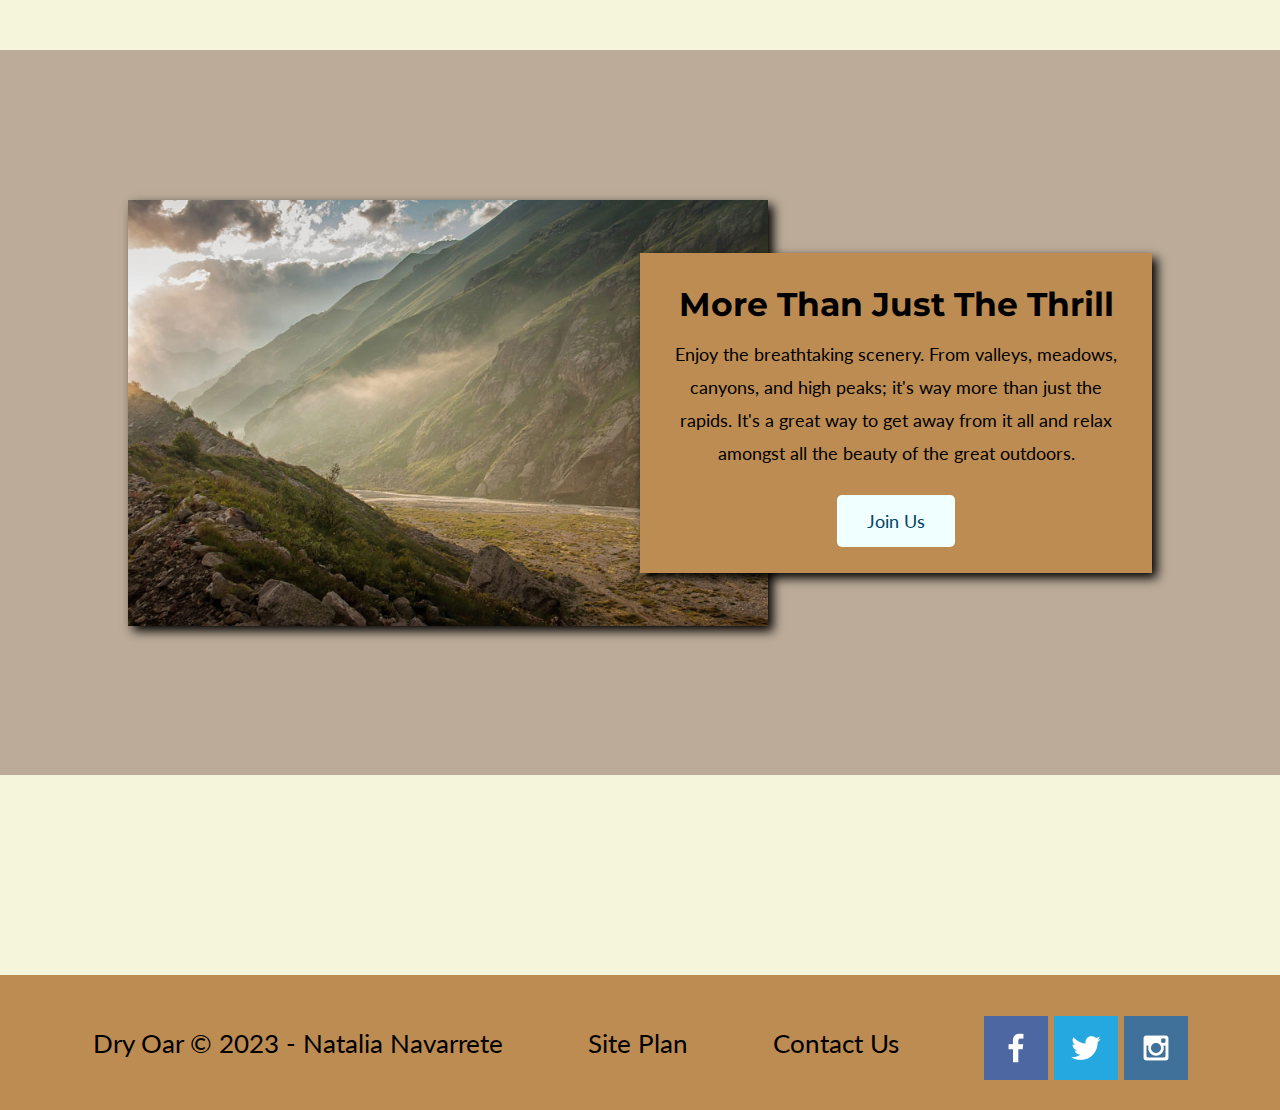
==== commit 7407d425: "mm" ====
--- a/wwr/index.html
+++ b/wwr/index.html
@@ -17,8 +17,8 @@
             </a>
             <nav>
                 <a href="index.html">Home</a>
-                <a href="#">Rivers</a>
-                <a href="site-plan-rafting.html">Rates/Dates</a>
+                <a href="rivers.html">Rivers</a>
+                <a href="site-plan-rafting.html">Site-Rafting</a>
                 <a href="contactus.html">Contact Us</a>
             </nav>
         </header>
@@ -78,5 +78,4 @@
         </footer>
     </div>
 </body>
-
 </html>--- a/wwr/styles/style.css
+++ b/wwr/styles/style.css
@@ -1,90 +1,119 @@
 @import url('https://fonts.googleapis.com/css2?family=Lato:wght@300&family=Montserrat:wght@600&display=swap');
-body{
+
+body {
     background-color: beige;
     font-family: Lato, sans-serif, Verdana;
     font-size: 22px;
     margin: 0;
     padding: 0;
 }
-headline{
+
+headline {
     font-family: Montserrat, sans-serif, Verdana, Georgia;
 }
-#content{
+
+#content {
     max-width: 1600px;
     margin: 0 auto;
 }
-h2{
+
+h2 {
     margin: 0;
 }
-h4{
+
+h4 {
     color: #FF9319;
 }
-header{
+
+header {
     background-color: #bd8c53;
-    display: grid; /*  NORI */
-    grid-template-columns: 150px auto; /*  NORI */
-}
-#logo_link{
+    display: grid;
+    /*  NORI */
+    grid-template-columns: 150px auto;
+    /*  NORI */
+}
+
+#logo_link {
     padding-top: 5px;
-    justify-self: center; /*  NORI */
-    align-self: center; /*  NORI */
-}
-.logo{
-    width:80px;
-}
-nav{
-    display:flex; /*  NORI */
-    justify-content: space-around; /*  NORI */
-}
-nav a{
-    text-align: center;
-    color:black;
+    justify-self: center;
+    /*  NORI */
+    align-self: center;
+    /*  NORI */
+}
+
+.logo {
+    width: 80px;
+}
+
+nav {
+    display: flex;
+    /*  NORI */
+    justify-content: space-around;
+    /*  NORI */
+}
+
+nav a {
+    text-align: center;
+    color: black;
     text-decoration: none;
     padding: 35px;
 }
-nav a:hover{
-    background-color: rgb(45, 42, 42);;
+
+nav a:hover {
+    background-color: rgb(45, 42, 42);
+    ;
     color: whitesmoke;
 }
-.home-grid{
+
+.home-grid {
     display: grid;
     grid-template-columns: repeat(10, 1fr);
 }
-#hero{
+
+#hero {
     display: grid;
-    grid-template-columns: 1fr 3fr 1fr; /*  NORI */
+    grid-template-columns: 1fr 3fr 1fr;
+    /*  NORI */
     margin-top: -100px;
 }
-#hero-img{
-    width: 100%;
-}
-#hero-msg{
+
+#hero-img {
+    width: 100%;
+}
+
+#hero-msg {
     grid-column: 2/3;
     grid-row: 1/2;
     margin-top: 100px;
 }
-#hero-msg h1{
-    text-align: center;
-}
-#hero-msg h4{
-    text-align: center;
-    color:white;
-}
-#hero-box{
+
+#hero-msg h1 {
+    text-align: center;
+}
+
+#hero-msg h4 {
+    text-align: center;
+    color: whitesmoke;
+}
+
+#hero-box {
     grid-column: 1/4;
     grid-row: 1/3;
     z-index: -1;
 }
-.home-title{
-    color: rgb(45, 42, 42);
+
+.home-title {
+    color: rgb(243, 228, 228);
     font-family: Montserrat;
     font-size: 2em;
     margin-top: 10px;
 }
-.button-box{
-    text-align: center;
-}
-.book{
+
+.button-box {
+    text-align: center;
+}
+
+.book {
     background-color: whitesmoke;
     color: rgb(45, 42, 42);
     text-decoration: none;
@@ -93,58 +122,70 @@
     margin-top: 50px;
     border-radius: 5px;
 }
-.book:hover{
-    background-color:rgb(45, 42, 42);
+
+.book:hover {
+    background-color: rgb(45, 42, 42);
     color: whitesmoke;
-} 
-main section{
-    text-align: center;
-}
-.rivers-card{
+}
+
+main section {
+    text-align: center;
+}
+
+.rivers-card {
     margin: 200px 0;
     grid-column: 2/4;
     grid-row: 2/3;
 }
-.camping-card{
+
+.camping-card {
     margin: 200px 0;
     grid-column: 5/7;
     grid-row: 2/3;
 }
-.card-img{
+
+.card-img {
     border: 10px solid black;
     width: 100%;
     transition: transform .5s;
     box-shadow: 5px 5px 10px black;
 }
-.card-img:hover{
+
+.card-img:hover {
     opacity: .6;
     transform: scale(1.1);
 }
-.rapids-card{
+
+.rapids-card {
     margin: 200px 0;
     grid-column: 8/10;
     grid-row: 2/3;
 }
-.icon{
+
+.icon {
     width: 80px;
     padding-top: 10px;
 }
-main section img{
+
+main section img {
     box-sizing: border-box;
 }
+
 #background {
-    background-color: whitesmoke;
+    background-color: #bbab98;
     height: 725px;
     grid-column: 1/11;
     grid-row: 4/9;
 }
-.mountains{
+
+.mountains {
     width: 100%;
     grid-column: 2/7;
     grid-row: 5/8;
     box-shadow: 5px 5px 10px black;
 }
-.msg{
+
+.msg {
     background-color: #bd8c53;
     line-height: 1.5em;
     padding: 35px;
@@ -152,16 +193,19 @@
     grid-row: 6/7;
     box-shadow: 5px 5px 10px black;
 }
-.msg h2{
+
+.msg h2 {
     color: black;
     font-family: Montserrat;
 }
-.msg p{
+
+.msg p {
     color: black;
     font-size: .8em;
     padding-bottom: 15px;
 }
-.join{
+
+.join {
     background-color: azure;
     color: #004466;
     text-decoration: none;
@@ -170,11 +214,13 @@
     margin-top: 50px;
     border-radius: 5px;
 }
-.join:hover{
+
+.join:hover {
     background-color: rgb(45, 42, 42);
     color: whitesmoke;
 }
-footer{
+
+footer {
     background-color: #bd8c53;
     color: black;
     padding: 25px 50px;
@@ -183,61 +229,220 @@
     justify-content: space-around;
     align-items: center;
 }
-footer p{
+
+footer p {
     font-size: 1.2em;
 }
-footer a{
+
+footer a {
     color: black;
     text-decoration: none;
 }
-footer a:hover{
+
+footer a:hover {
     color: whitesmoke;
 }
-footer p a:hover{
+
+footer p a:hover {
     text-decoration: underline;
 }
-footer .social img{
+
+footer .social img {
     padding-top: 15px;
 }
 
 @media screen and (max-width: 900px) {
-    #hero, .home-grid {
+
+    #hero,
+    .home-grid {
         display: block;
         height: auto;
     }
-    nav, footer {
+
+    nav,
+    footer {
         flex-direction: column;
     }
+
     nav a {
         display: block;
         padding: 15px;
     }
+
     #hero {
         margin-top: 0;
     }
+
     #hero-msg {
         margin-top: 0;
     }
+
     #hero-msg h4 {
         display: none;
     }
+
     .home-title {
         font-size: 25px;
         color: #6f7364;
     }
-    .rivers-card, .camping-card, .rapids-card { 
+
+    .rivers-card,
+    .camping-card,
+    .rapids-card {
         margin: 50px auto;
         width: 60%;
     }
+
     #background {
         display: none;
     }
-    .mountains, .msg {
+
+    .mountains,
+    .msg {
         width: 80%;
         display: block;
         margin: 0 auto;
     }
+
     footer {
         margin-top: 25px;
     }
-}+}
+
+/* ----- SUBPAGE:RIVERS CSS ----- */
+.body_rivers {
+    background-color: beige;
+    font-family: Lato, sans-serif, Verdana;
+    font-size: 22px;
+    margin: 0;
+    padding: 0;
+    box-sizing: border-box;
+    display: flex;
+    justify-content: center;
+    align-items: center;
+}
+
+.rivers_main {
+    background-color: beige;
+    font-family: Lato, sans-serif, Verdana;
+    font-size: 22px;
+}
+
+#images_information {
+    display: grid;
+    grid-template-columns: repeat(3, 1fr);
+    gap: 20px;
+    padding: 20px;
+    justify-content: center;
+    text-align: center;
+    position: relative;
+}
+
+#images_information img {
+    width: 100%;
+    height: auto;
+    display: block;
+}
+
+.accordion {
+    background-color: #eee;
+    color: #0b0b0b;
+    cursor: pointer;
+    padding: 18px;
+    width: 100%;
+    border: none;
+    text-align: center;
+    outline: none;
+    font-size: 15px;
+    transition: 0.4s;
+}
+
+.active,
+.accordion:hover {
+    background-color: #c7c7c7;
+}
+
+.panel {
+    padding: 0 18px;
+    background-color: rgb(236, 233, 233);
+    max-height: 0;
+    overflow: hidden;
+    transition: max-height 0.2s ease-out;
+}
+
+.image_text {
+    padding: 2px;
+    text-align: center;
+    color: black;
+    font-size: 17px;
+}
+
+#salmon_river {
+    grid-column: 1/2;
+}
+
+#gray_canyon {
+    grid-column: 2/3;
+}
+
+#grand_canyon {
+    grid-column: 3/4;
+}
+
+.questions_info {
+    display: grid;
+    grid-template-columns: repeat(3, 1fr);
+    grid-template-rows: repeat(3, 0.5fr);
+    gap: 10px 50px;
+    padding: 20px;
+    justify-content: center;
+    text-align: center;
+    position: relative;
+}
+
+.safety h2{
+    grid-column: 1/3;
+    grid-row: 1/2;
+}
+.safety p{
+    text-align: center;
+    font-size: 19px;
+    grid-column: 3/4;
+    grid-row: 2/3;
+}
+
+.information_headline_img {
+    width: 100%;
+    grid-column: 1/3;
+    grid-row: 1/4;
+    box-shadow: 5px 5px 10px black;
+}
+
+.information_headline {
+    background-color: #bd8c53;
+    line-height: 1.0em;
+    /* padding: 35px; */
+    grid-column: 2/3;
+    grid-row: 2/3;
+    box-shadow: 5px 5px 10px black;
+}
+
+.information_headline h2 {
+    color: black;
+    line-height: normal;
+    font-size:28px;
+    font-family: Montserrat;
+    text-align: center;
+}
+
+.information_headline p {
+    color: black;
+    font-size: 0.8em;
+    padding-bottom: 15px;
+
+}
+
+/* .safety_ p{
+    text-align: center;
+    font-size: small;
+} */
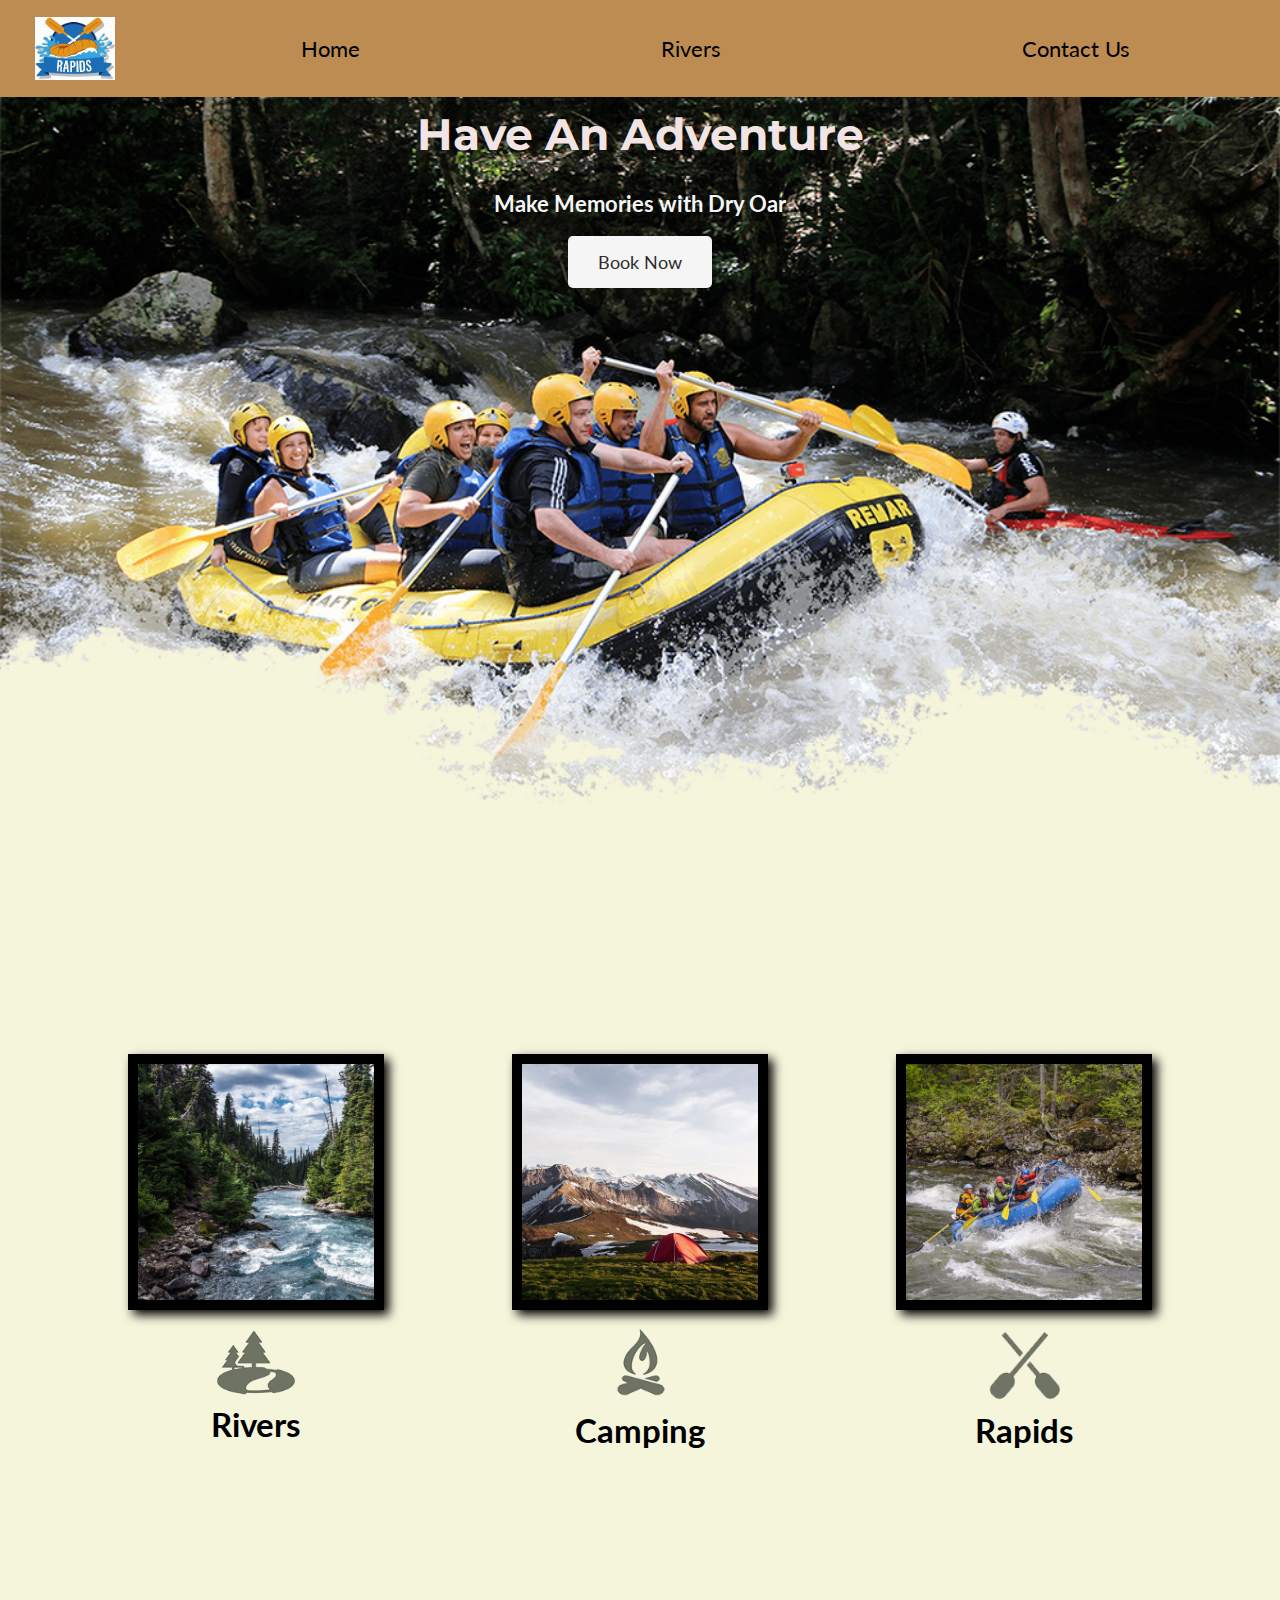
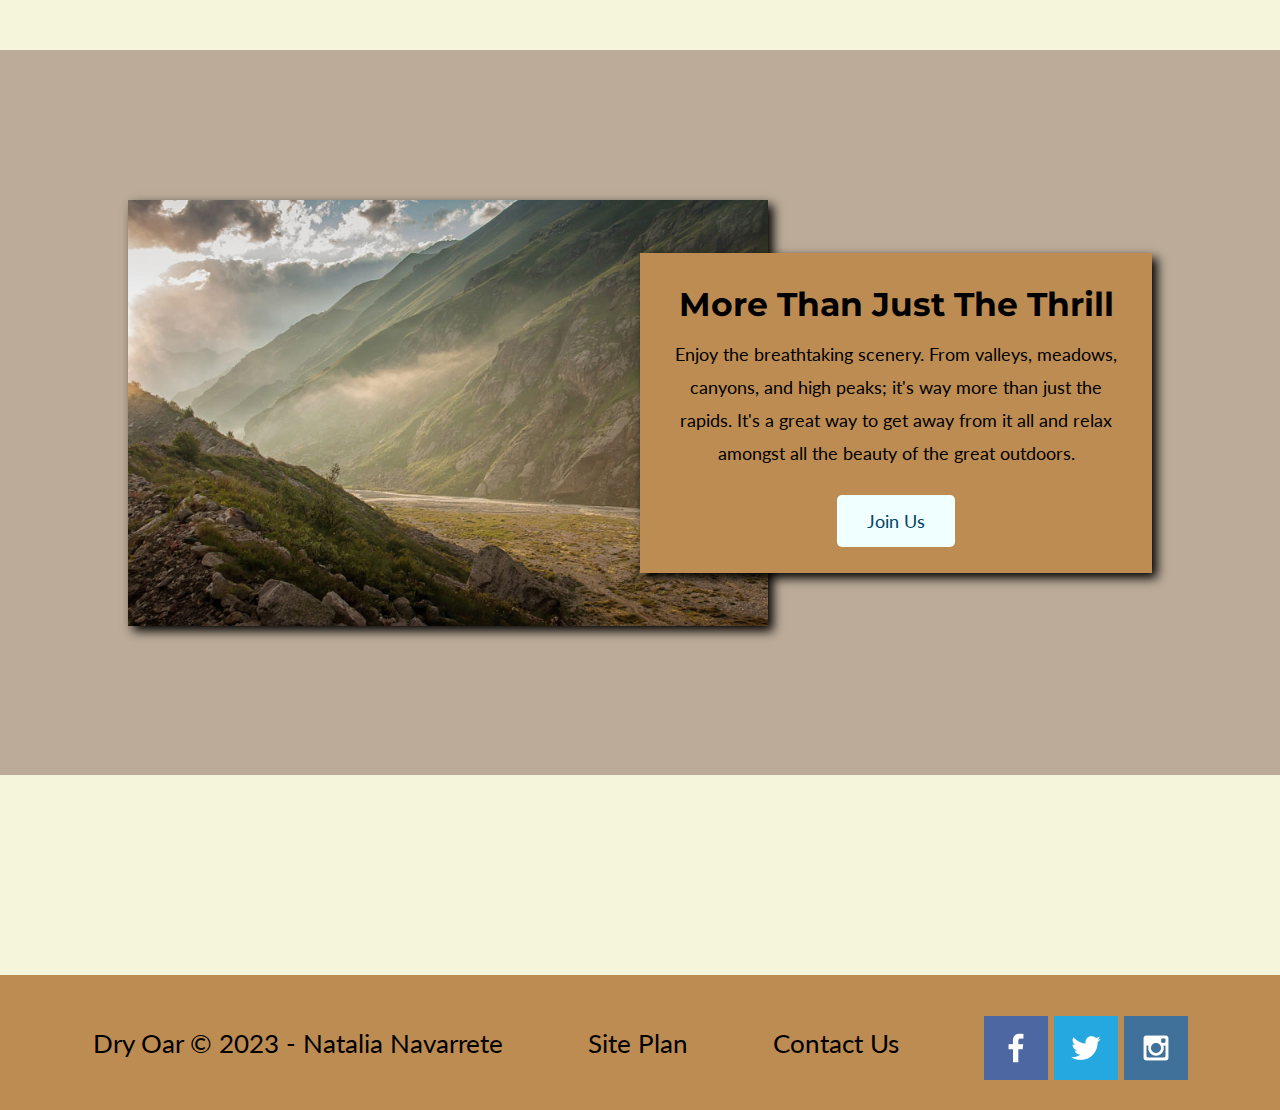
==== commit 6bbcfea0: "mm" ====
--- a/wwr/index.html
+++ b/wwr/index.html
@@ -18,7 +18,7 @@
             <nav>
                 <a href="index.html">Home</a>
                 <a href="rivers.html">Rivers</a>
-                <a href="site-plan-rafting.html">Site-Rafting</a>
+                <!-- <a href="site-plan-rafting.html">Site-Rafting</a> -->
                 <a href="contactus.html">Contact Us</a>
             </nav>
         </header>
--- a/wwr/styles/style.css
+++ b/wwr/styles/style.css
@@ -400,11 +400,12 @@
     position: relative;
 }
 
-.safety h2{
+.safety h2 {
     grid-column: 1/3;
     grid-row: 1/2;
 }
-.safety p{
+
+.safety p {
     text-align: center;
     font-size: 19px;
     grid-column: 3/4;
@@ -430,7 +431,7 @@
 .information_headline h2 {
     color: black;
     line-height: normal;
-    font-size:28px;
+    font-size: 28px;
     font-family: Montserrat;
     text-align: center;
 }
@@ -446,3 +447,87 @@
     text-align: center;
     font-size: small;
 } */
+
+/* CSS FORM */
+form {
+    /* Center the form on the page */
+    margin: 0 auto;
+    width: 400px;
+    /* Form outline */
+    padding: 1em;
+    border: 1px solid #ccc;
+    border-radius: 1em;
+}
+
+ul {
+    list-style: none;
+    padding: 0;
+    margin: 0;
+}
+
+form li+li {
+    margin-top: 1em;
+}
+
+label {
+    /* Uniform size & alignment */
+    display: inline-block;
+    width: 90px;
+    text-align: right;
+}
+
+input,
+textarea {
+    /* To make sure that all text fields have the same font settings
+       By default, textareas have a monospace font */
+    font: 1em sans-serif;
+
+    /* Uniform text field size */
+    width: 300px;
+    box-sizing: border-box;
+
+    /* Match form field borders */
+    border: 1px solid #999;
+}
+
+input:focus,
+textarea:focus {
+    /* Additional highlight for focused elements */
+    border-color: #000;
+}
+
+textarea {
+    /* Align multiline text fields with their labels */
+    vertical-align: top;
+
+    /* Provide space to type some text */
+    height: 5em;
+}
+
+.button {
+    /* Align buttons with the text fields */
+    padding-left: 90px;
+    /* same size as the label elements */
+}
+
+button {
+    /* This extra margin represent roughly the same space as the space
+       between the labels and their text fields */
+    margin-left: 0.5em;
+    font-size: 1em;
+}
+
+#feedback {
+    background-color: antiquewhite;
+    position: absolute;
+    top: 0;
+    left: 0;
+    right: 0;
+    padding: .5em;
+    /* make this element invisible until we are ready for it */
+    display: none;
+}
+
+.moveDown {
+    margin-top: 3em;
+}